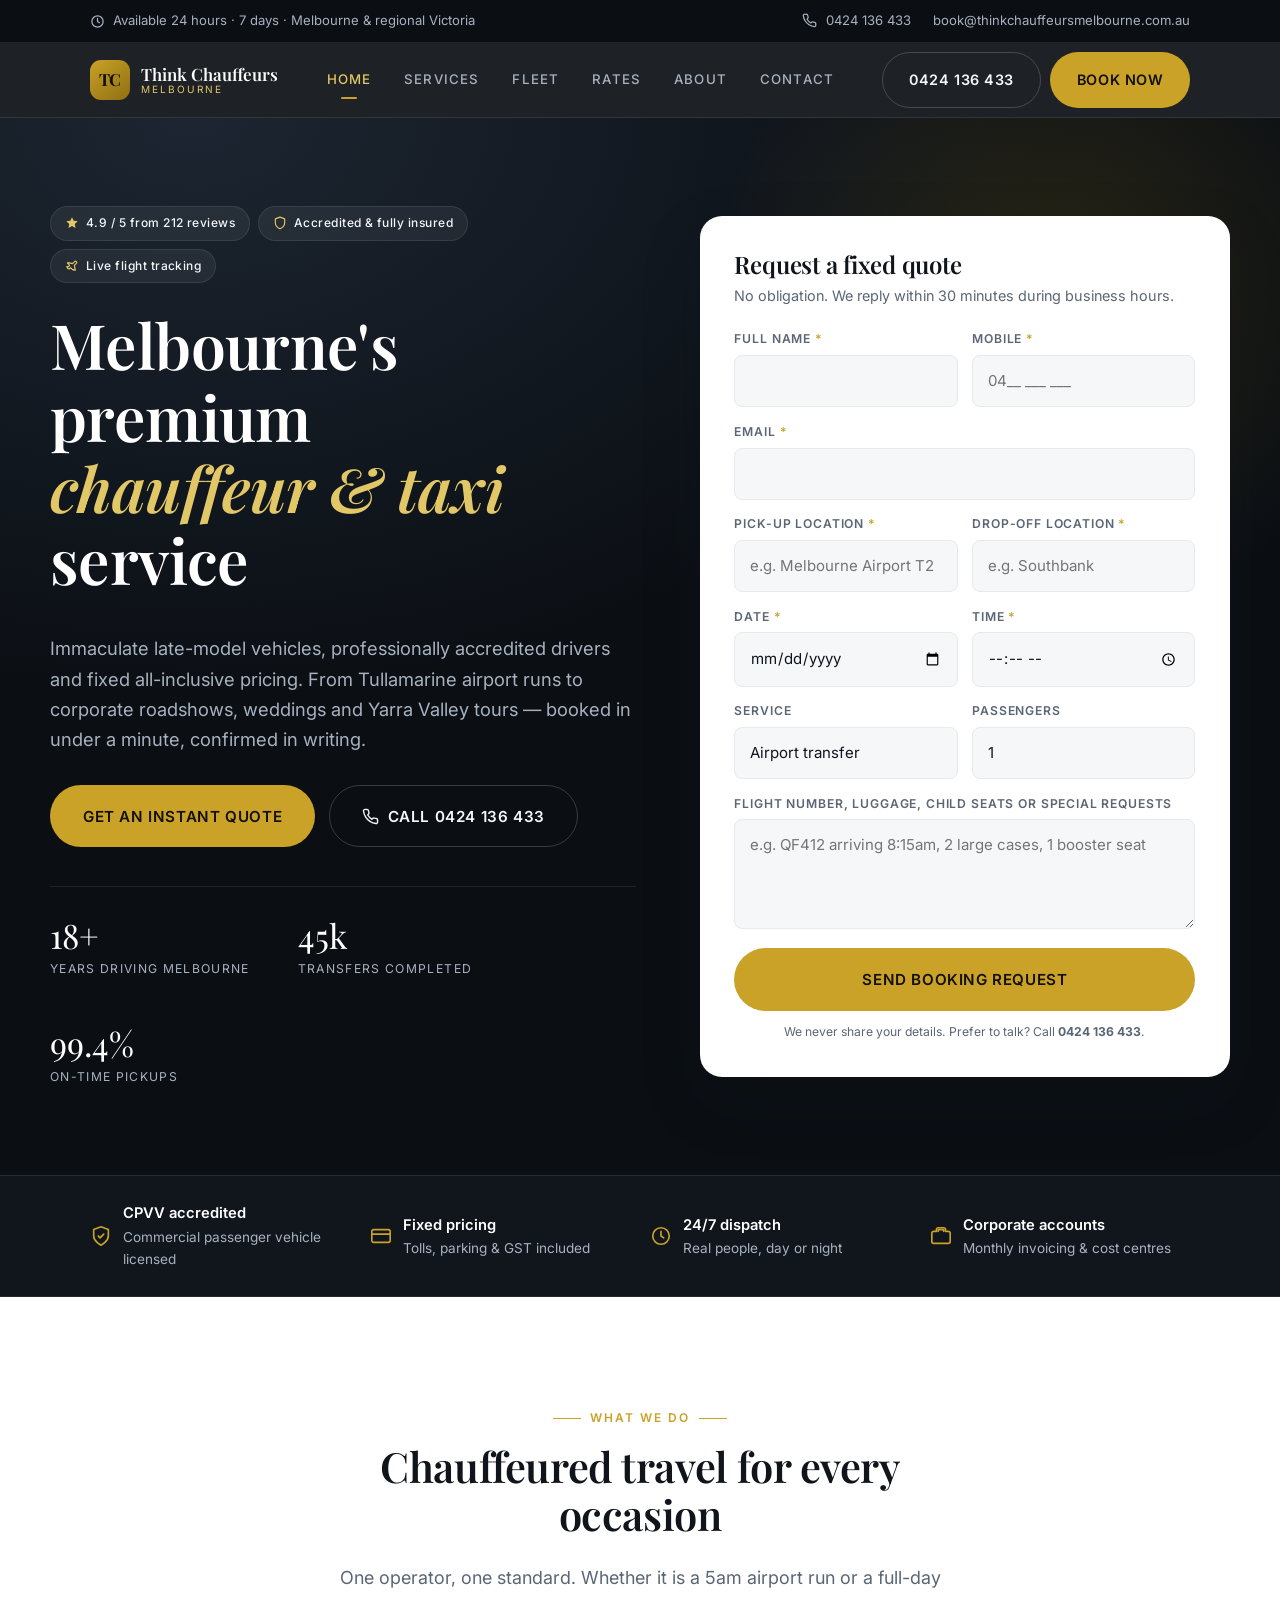
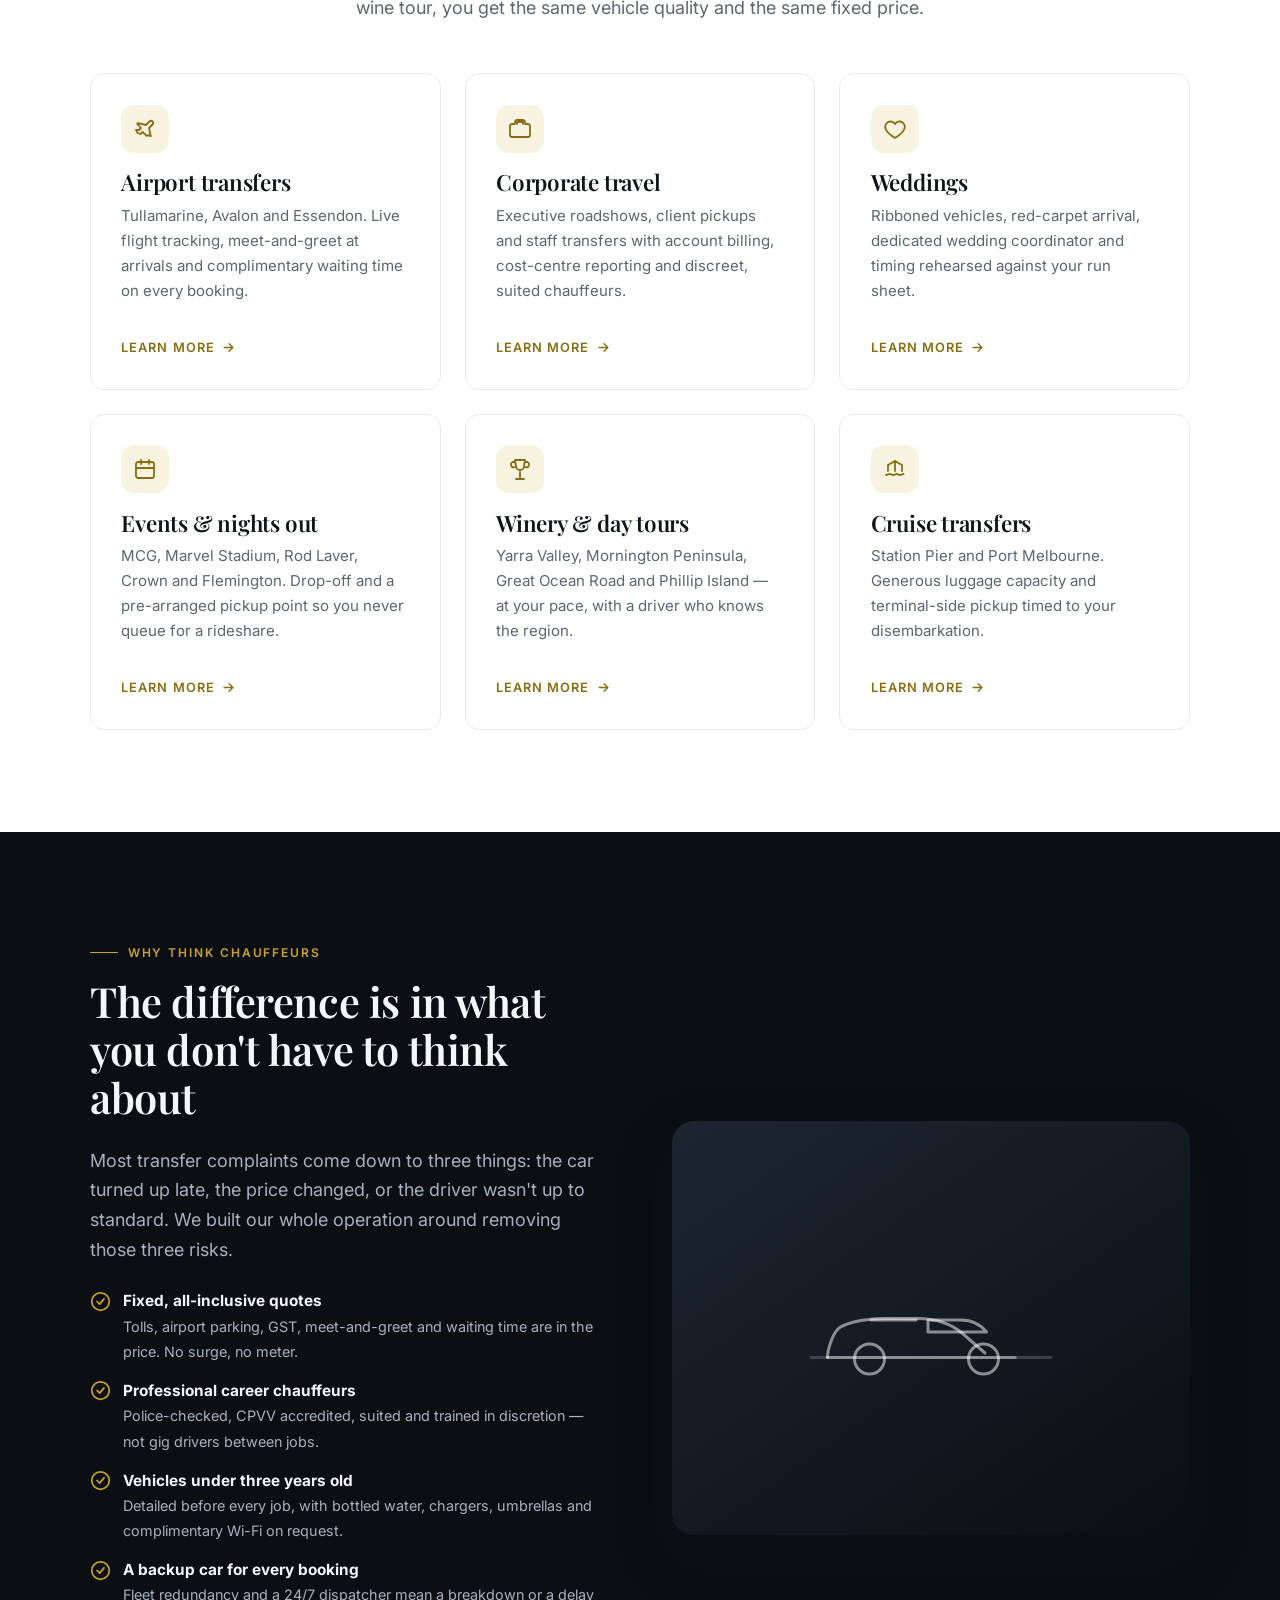
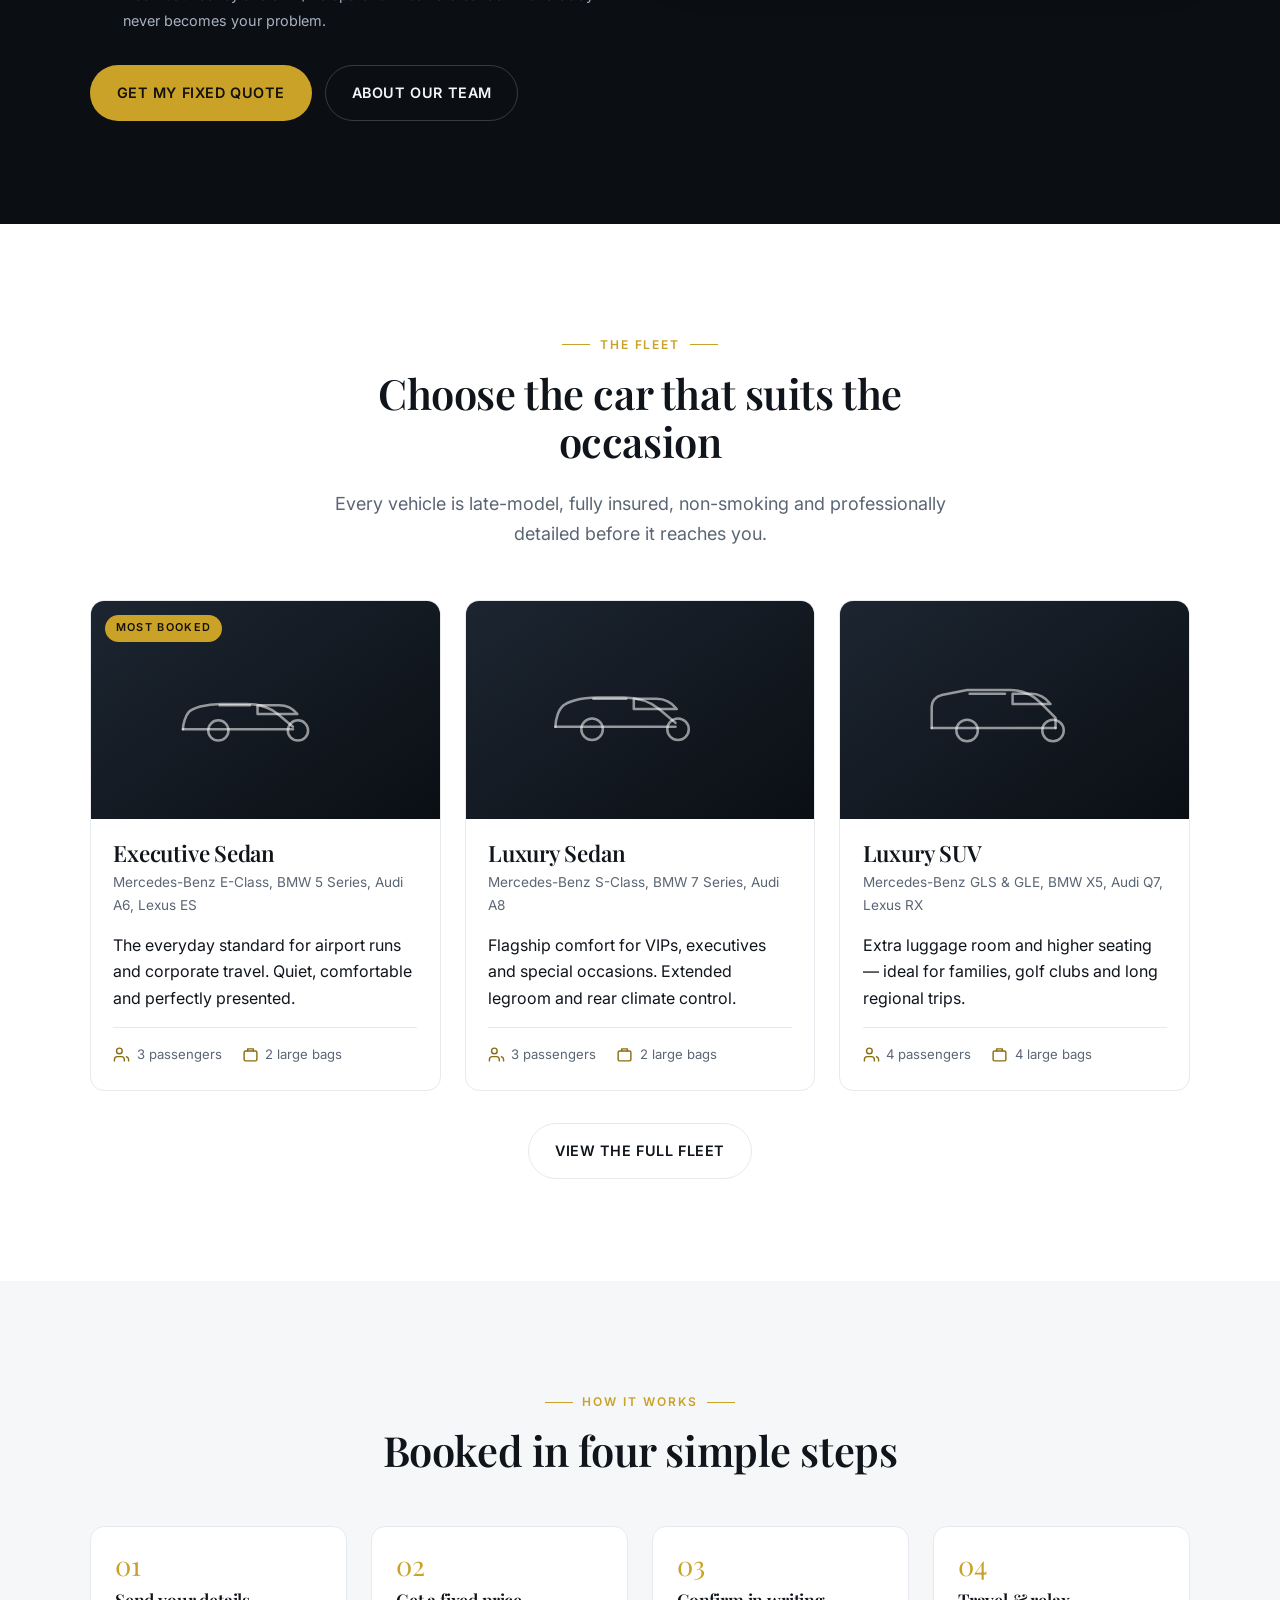
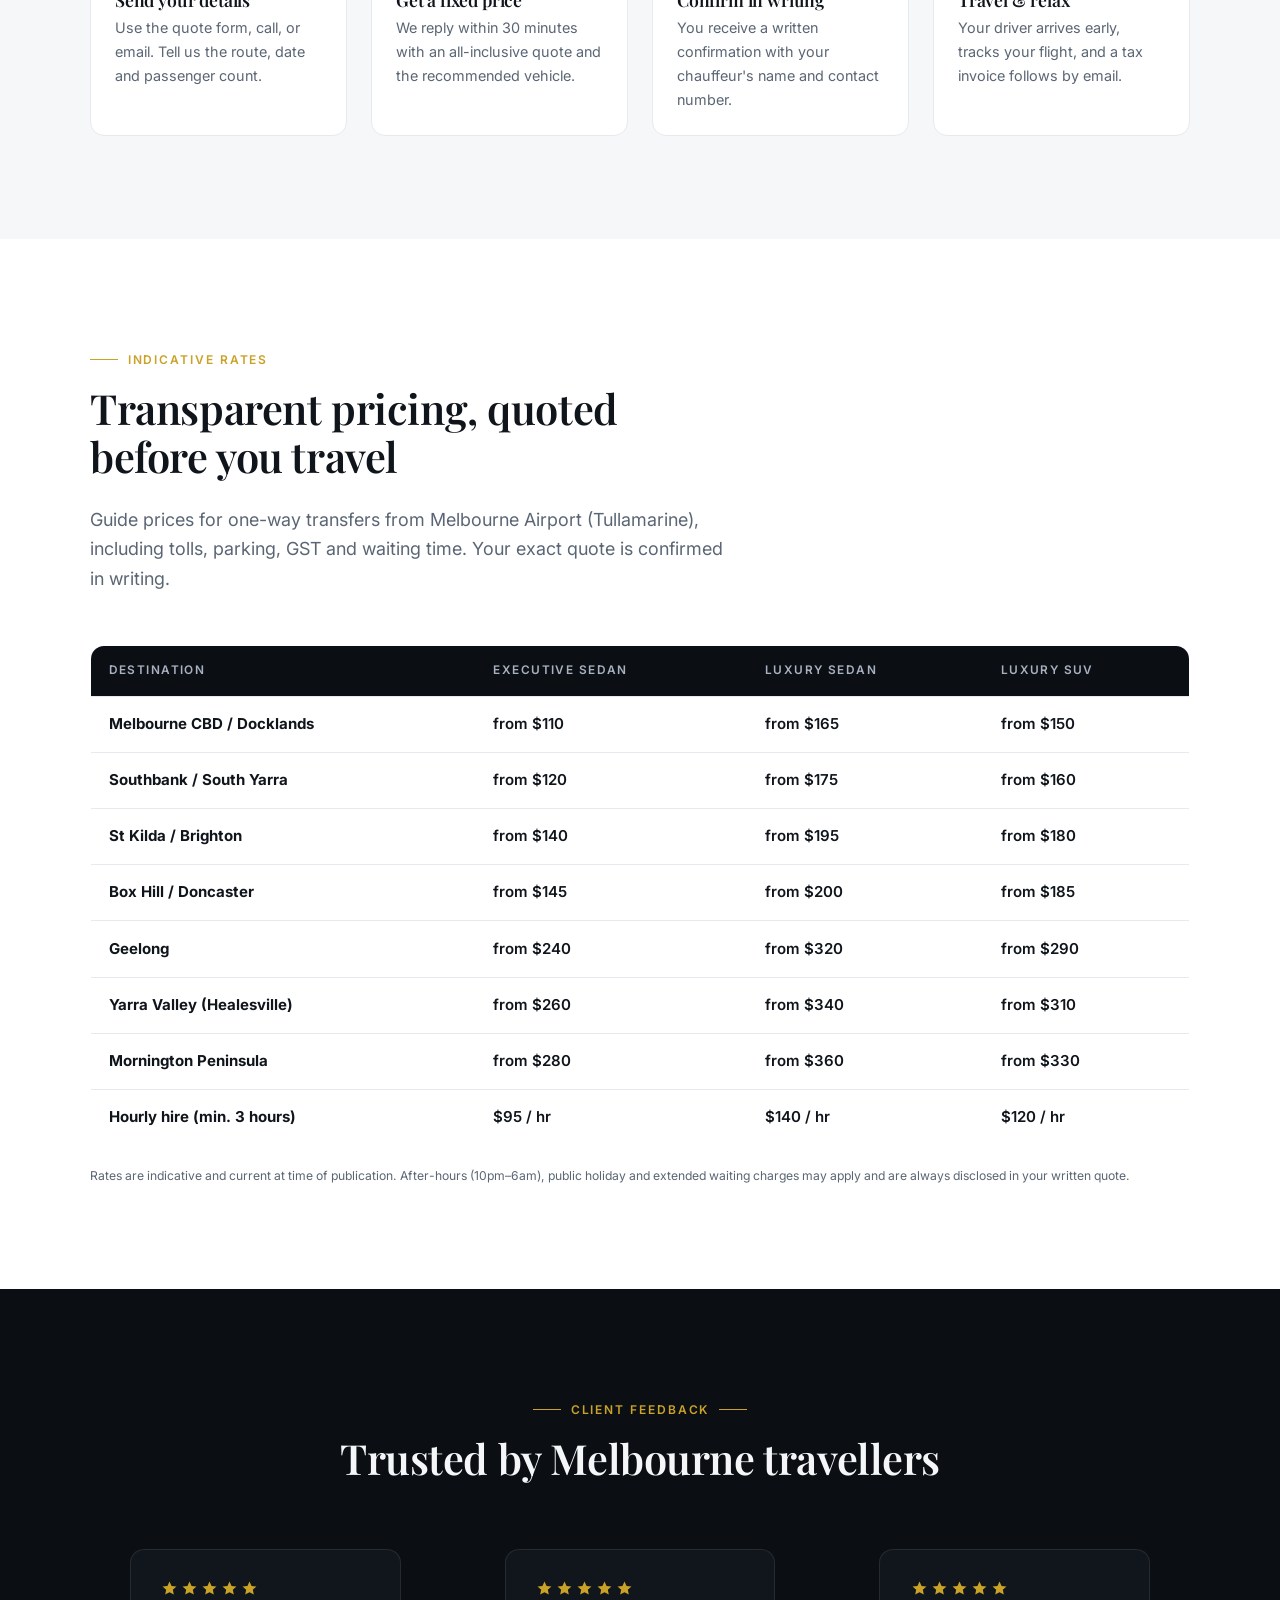
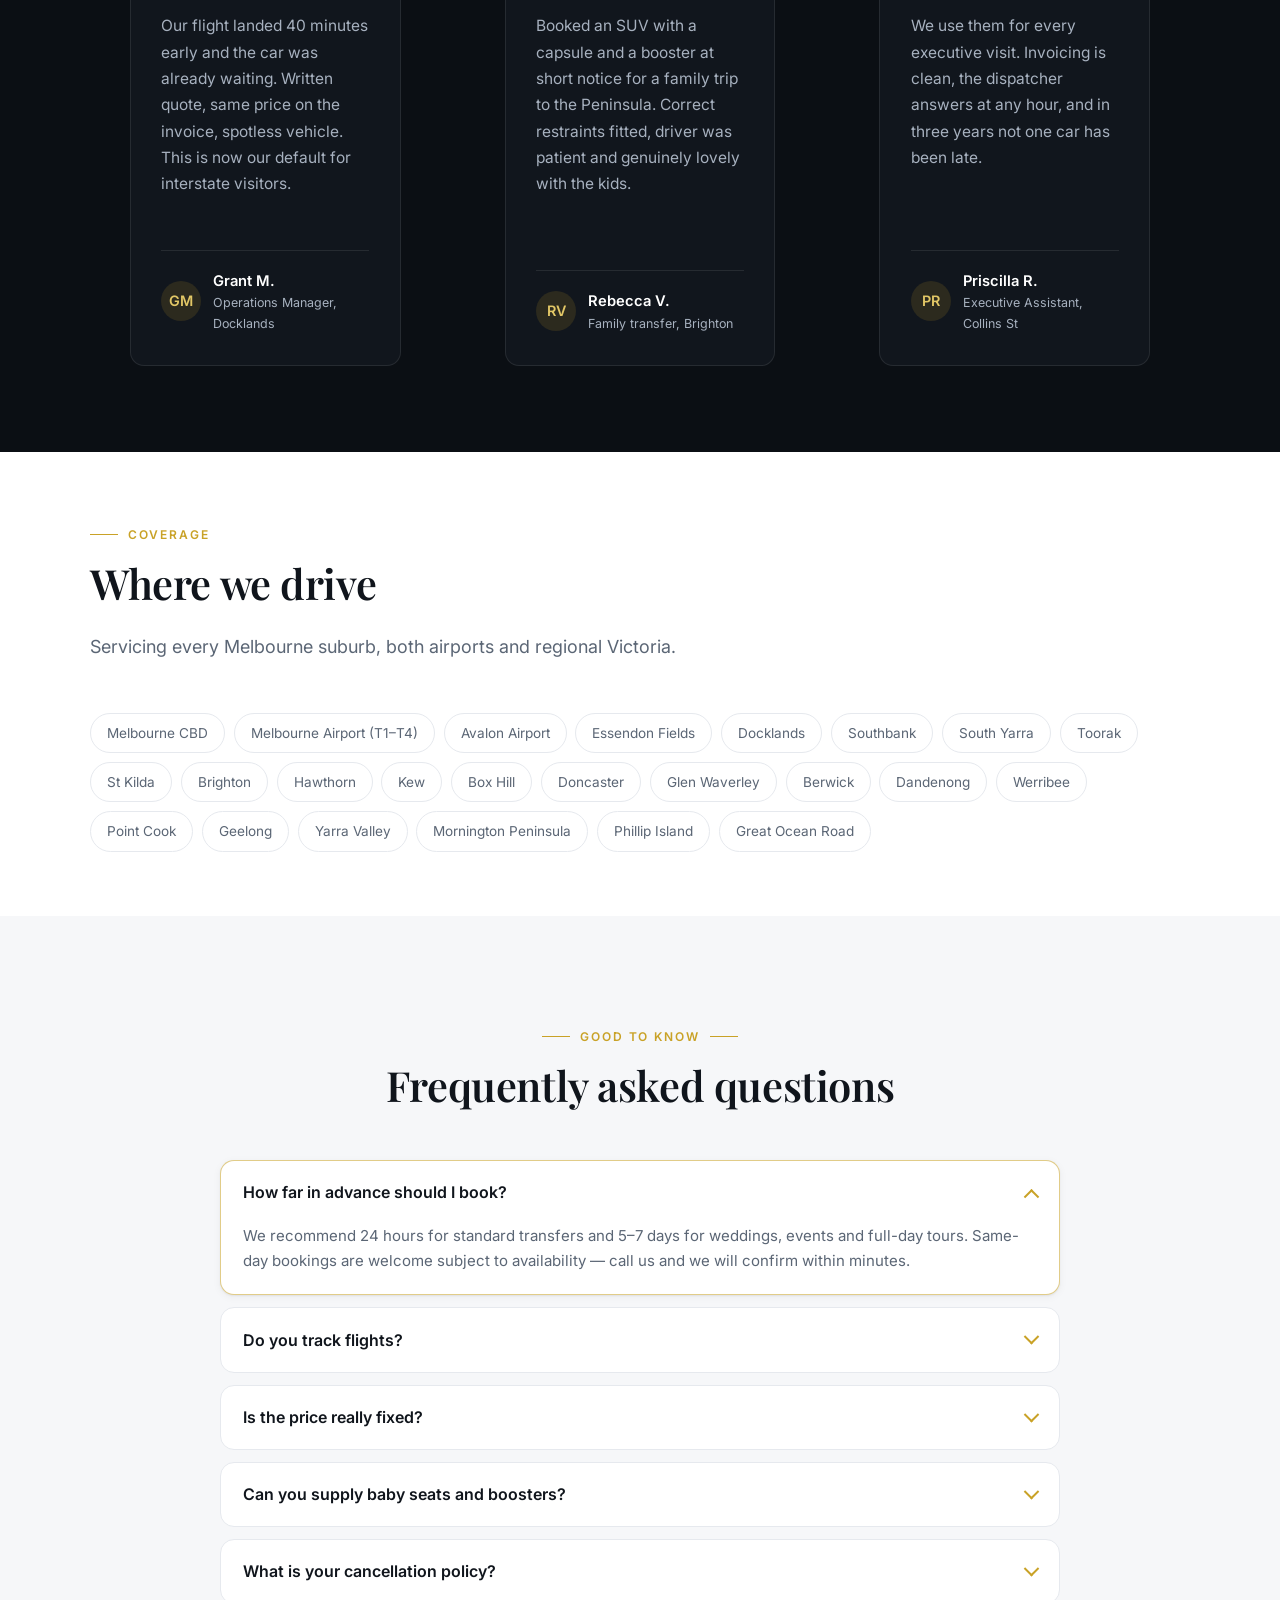
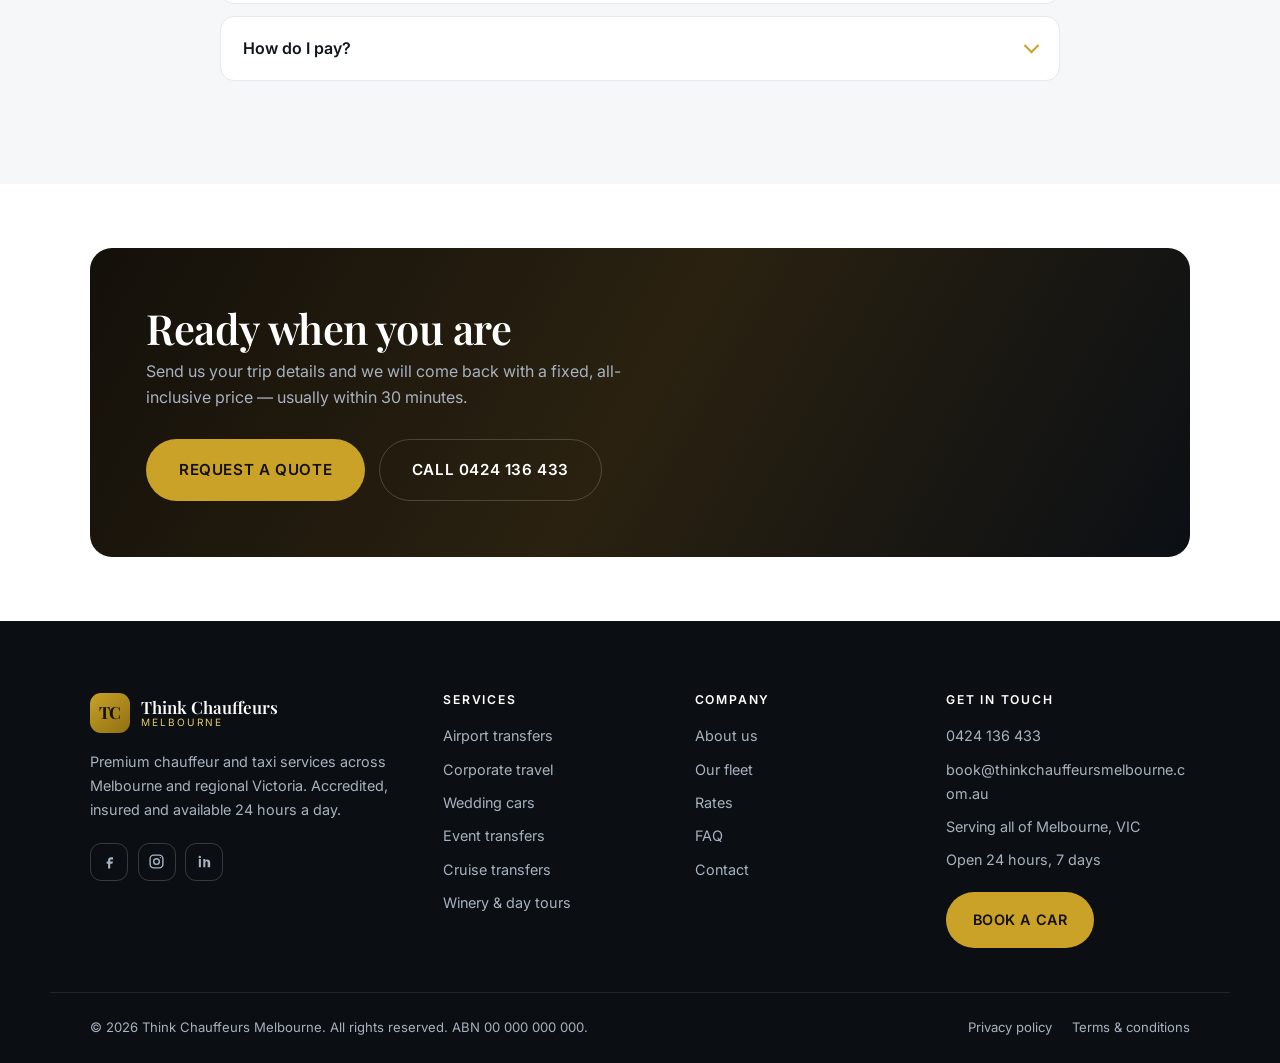
==== index.html @ 96b6692c "Initial Commit" ====
<!DOCTYPE html>
<html lang="en-AU">
<head>
<meta charset="utf-8">
<meta name="viewport" content="width=device-width, initial-scale=1">
<title>Melbourne Chauffeur &amp; Premium Taxi Service | Think Chauffeurs Melbourne</title>
<meta name="description" content="Premium Melbourne chauffeur and taxi service. Fixed-price airport transfers, corporate travel, weddings and winery tours in late-model luxury vehicles. Flight tracking, no hidden fees, 24/7 booking.">
<meta name="theme-color" content="#0b0f14">
<link rel="canonical" href="https://thinkchauffeursmelbourne.com.au/">

<meta property="og:type" content="website">
<meta property="og:site_name" content="Think Chauffeurs Melbourne">
<meta property="og:title" content="Melbourne Chauffeur &amp; Premium Taxi Service">
<meta property="og:description" content="Fixed-price airport transfers, corporate travel and tours across Melbourne in immaculate late-model vehicles. Book in 60 seconds.">
<meta property="og:url" content="https://thinkchauffeursmelbourne.com.au/">
<meta name="twitter:card" content="summary_large_image">

<link rel="icon" href="data:image/svg+xml,<svg xmlns='http://www.w3.org/2000/svg' viewBox='0 0 100 100'><rect width='100' height='100' rx='22' fill='%230b0f14'/><text x='50' y='68' font-size='54' font-family='Georgia,serif' font-weight='700' fill='%23c9a227' text-anchor='middle'>T</text></svg>">

<link rel="preconnect" href="https://fonts.googleapis.com">
<link rel="preconnect" href="https://fonts.gstatic.com" crossorigin>
<link href="https://fonts.googleapis.com/css2?family=Inter:wght@400;500;600&family=Playfair+Display:ital,wght@0,500;0,600;1,500&display=swap" rel="stylesheet">
<link rel="stylesheet" href="assets/css/styles.css">

<script type="application/ld+json">
{
  "@context": "https://schema.org",
  "@type": "TaxiService",
  "name": "Think Chauffeurs Melbourne",
  "description": "Premium chauffeur and taxi service across Melbourne and Victoria — airport transfers, corporate travel, weddings, events and tours.",
  "url": "https://thinkchauffeursmelbourne.com.au/",
  "telephone": "+61424136433",
  "email": "book@thinkchauffeursmelbourne.com.au",
  "priceRange": "$$",
  "areaServed": [
    { "@type": "City", "name": "Melbourne" },
    { "@type": "State", "name": "Victoria" }
  ],
  "address": {
    "@type": "PostalAddress",
    "addressLocality": "Melbourne",
    "addressRegion": "VIC",
    "addressCountry": "AU"
  },
  "openingHoursSpecification": {
    "@type": "OpeningHoursSpecification",
    "dayOfWeek": ["Monday","Tuesday","Wednesday","Thursday","Friday","Saturday","Sunday"],
    "opens": "00:00",
    "closes": "23:59"
  },
  "aggregateRating": {
    "@type": "AggregateRating",
    "ratingValue": "4.9",
    "reviewCount": "212"
  }
}
</script>
<script type="application/ld+json">
{
  "@context": "https://schema.org",
  "@type": "FAQPage",
  "mainEntity": [
    {
      "@type": "Question",
      "name": "How far in advance should I book a Melbourne chauffeur?",
      "acceptedAnswer": { "@type": "Answer", "text": "We recommend 24 hours for standard transfers and 5–7 days for weddings, events and full-day tours. We also accept same-day bookings subject to fleet availability — call us and we will confirm within minutes." }
    },
    {
      "@type": "Question",
      "name": "Do you track flights for airport transfers?",
      "acceptedAnswer": { "@type": "Answer", "text": "Yes. Every airport booking is monitored against live flight data, so your chauffeur adjusts automatically for early or delayed arrivals. Domestic arrivals include 30 minutes of complimentary waiting time and international arrivals include 60 minutes." }
    },
    {
      "@type": "Question",
      "name": "Are your prices fixed?",
      "acceptedAnswer": { "@type": "Answer", "text": "Yes. You receive an all-inclusive fixed quote before you travel that covers tolls, parking, GST, meet-and-greet and standard waiting time. There is no surge pricing and no metered surprises." }
    },
    {
      "@type": "Question",
      "name": "Can you provide baby seats and child restraints?",
      "acceptedAnswer": { "@type": "Answer", "text": "Yes. Australian-standard capsules, baby seats and boosters are available at no extra charge — just tell us the ages of your children when you book so we fit the correct restraint." }
    },
    {
      "@type": "Question",
      "name": "What areas of Melbourne do you cover?",
      "acceptedAnswer": { "@type": "Answer", "text": "We cover the Melbourne CBD, all suburbs, Tullamarine and Avalon airports, Port Melbourne cruise terminal, and regional Victoria including the Yarra Valley, Mornington Peninsula, Geelong, Phillip Island and the Great Ocean Road." }
    },
    {
      "@type": "Question",
      "name": "How do I pay?",
      "acceptedAnswer": { "@type": "Answer", "text": "We accept all major credit cards, bank transfer and corporate accounts with monthly invoicing. A tax invoice is issued for every trip." }
    }
  ]
}
</script>
</head>
<body>
<a class="skip-link" href="#main">Skip to content</a>

<!-- ============ Top bar ============ -->
<div class="topbar">
  <div class="wrap topbar__inner">
    <span class="topbar__note">
      <svg viewBox="0 0 24 24" fill="none" stroke="currentColor" stroke-width="2" stroke-linecap="round" stroke-linejoin="round" aria-hidden="true"><circle cx="12" cy="12" r="9"/><path d="M12 7v5l3 2"/></svg>
      Available 24 hours &middot; 7 days &middot; Melbourne &amp; regional Victoria
    </span>
    <div class="topbar__links">
      <a href="tel:+61424136433">
        <svg viewBox="0 0 24 24" fill="none" stroke="currentColor" stroke-width="2" stroke-linecap="round" stroke-linejoin="round" aria-hidden="true" style="display:inline;vertical-align:-3px;margin-right:5px"><path d="M22 16.9v3a2 2 0 0 1-2.2 2 19.8 19.8 0 0 1-8.6-3.1 19.5 19.5 0 0 1-6-6A19.8 19.8 0 0 1 2.1 4.2 2 2 0 0 1 4.1 2h3a2 2 0 0 1 2 1.7c.1 1 .4 1.9.7 2.8a2 2 0 0 1-.5 2.1L8.1 9.9a16 16 0 0 0 6 6l1.3-1.3a2 2 0 0 1 2.1-.4c.9.3 1.8.6 2.8.7a2 2 0 0 1 1.7 2Z"/></svg>
        0424 136 433
      </a>
      <a href="mailto:book@thinkchauffeursmelbourne.com.au">book@thinkchauffeursmelbourne.com.au</a>
    </div>
  </div>
</div>

<!-- ============ Header ============ -->
<header class="site-header">
  <div class="wrap nav">
    <a class="brand" href="index.html" aria-label="Think Chauffeurs Melbourne — home">
      <span class="brand__mark" aria-hidden="true">TC</span>
      <span class="brand__text">
        <span class="brand__name">Think Chauffeurs</span>
        <span class="brand__tag">Melbourne</span>
      </span>
    </a>

    <nav id="nav-menu" class="nav__menu" aria-label="Primary">
      <a class="nav__link" href="index.html">Home</a>
      <a class="nav__link" href="services.html">Services</a>
      <a class="nav__link" href="fleet.html">Fleet</a>
      <a class="nav__link" href="index.html#rates">Rates</a>
      <a class="nav__link" href="about.html">About</a>
      <a class="nav__link" href="contact.html">Contact</a>
    </nav>

    <div class="nav__cta">
      <a class="btn btn--ghost" href="tel:+61424136433">0424 136 433</a>
      <a class="btn" href="#book">Book now</a>
      <button class="nav__toggle" type="button" aria-expanded="false" aria-controls="nav-menu" aria-label="Toggle navigation">
        <span></span>
      </button>
    </div>
  </div>
</header>

<main id="main">

<!-- ============ Hero + booking form ============ -->
<section class="hero" id="book">
  <div class="wrap hero__inner">
    <div>
      <div class="badge-row">
        <span class="badge">
          <svg viewBox="0 0 24 24" fill="currentColor" aria-hidden="true"><path d="m12 2 2.9 6.3 6.9.8-5.1 4.7 1.4 6.8L12 17.3 5.9 20.6l1.4-6.8L2.2 9.1l6.9-.8Z"/></svg>
          4.9 / 5 from 212 reviews
        </span>
        <span class="badge">
          <svg viewBox="0 0 24 24" fill="none" stroke="currentColor" stroke-width="2" stroke-linecap="round" stroke-linejoin="round" aria-hidden="true"><path d="M12 22s8-4 8-10V5l-8-3-8 3v7c0 6 8 10 8 10Z"/></svg>
          Accredited &amp; fully insured
        </span>
        <span class="badge">
          <svg viewBox="0 0 24 24" fill="none" stroke="currentColor" stroke-width="2" stroke-linecap="round" stroke-linejoin="round" aria-hidden="true"><path d="M17.8 19.2 16 11l3.5-3.5a2.1 2.1 0 0 0-3-3L13 8 4.8 6.2a.5.5 0 0 0-.5.8L8 11l-2 2H3l1.5 3L7.5 17l2-2 4 3.7a.5.5 0 0 0 .8-.5Z"/></svg>
          Live flight tracking
        </span>
      </div>

      <h1 class="hero__title">Melbourne's premium<br><em>chauffeur &amp; taxi</em> service</h1>
      <p class="hero__text">
        Immaculate late-model vehicles, professionally accredited drivers and fixed all-inclusive
        pricing. From Tullamarine airport runs to corporate roadshows, weddings and Yarra Valley
        tours — booked in under a minute, confirmed in writing.
      </p>

      <div class="btn-row">
        <a class="btn btn--lg" href="#quote-form">Get an instant quote</a>
        <a class="btn btn--ghost btn--lg" href="tel:+61424136433">
          <svg viewBox="0 0 24 24" fill="none" stroke="currentColor" stroke-width="2" stroke-linecap="round" stroke-linejoin="round" width="17" height="17" aria-hidden="true"><path d="M22 16.9v3a2 2 0 0 1-2.2 2 19.8 19.8 0 0 1-8.6-3.1 19.5 19.5 0 0 1-6-6A19.8 19.8 0 0 1 2.1 4.2 2 2 0 0 1 4.1 2h3a2 2 0 0 1 2 1.7c.1 1 .4 1.9.7 2.8a2 2 0 0 1-.5 2.1L8.1 9.9a16 16 0 0 0 6 6l1.3-1.3a2 2 0 0 1 2.1-.4c.9.3 1.8.6 2.8.7a2 2 0 0 1 1.7 2Z"/></svg>
          Call 0424 136 433
        </a>
      </div>

      <div class="hero__stats">
        <div class="stat"><div class="stat__num">18+</div><div class="stat__label">Years driving Melbourne</div></div>
        <div class="stat"><div class="stat__num">45k</div><div class="stat__label">Transfers completed</div></div>
        <div class="stat"><div class="stat__num">99.4%</div><div class="stat__label">On-time pickups</div></div>
      </div>
    </div>

    <!-- Formspree booking / quote form -->
    <div class="quote-card reveal" id="quote-form">
      <div class="quote-card__head">
        <h2>Request a fixed quote</h2>
        <p>No obligation. We reply within 30 minutes during business hours.</p>
      </div>

      <!-- Destination inbox (book@thinkchauffeursmelbourne.com.au) is set in the Formspree dashboard, not here. -->
      <form action="https://formspree.io/f/xzeprqnp" method="POST" data-formspree novalidate>
        <input type="hidden" name="_subject" value="New booking request — Think Chauffeurs Melbourne">
        <input type="hidden" name="Source page" value="Homepage hero form">
        <input class="hp" type="text" name="_gotcha" tabindex="-1" autocomplete="off" aria-hidden="true">

        <div class="form-grid">
          <div class="field">
            <label for="q-name">Full name <span class="req">*</span></label>
            <input id="q-name" name="Name" type="text" autocomplete="name" required>
          </div>
          <div class="field">
            <label for="q-phone">Mobile <span class="req">*</span></label>
            <input id="q-phone" name="Phone" type="tel" inputmode="tel" autocomplete="tel" placeholder="04__ ___ ___" required>
          </div>
          <div class="field field--full">
            <label for="q-email">Email <span class="req">*</span></label>
            <input id="q-email" name="Email" type="email" autocomplete="email" required>
          </div>
          <div class="field">
            <label for="q-from">Pick-up location <span class="req">*</span></label>
            <input id="q-from" name="Pick-up" type="text" placeholder="e.g. Melbourne Airport T2" required>
          </div>
          <div class="field">
            <label for="q-to">Drop-off location <span class="req">*</span></label>
            <input id="q-to" name="Drop-off" type="text" placeholder="e.g. Southbank" required>
          </div>
          <div class="field">
            <label for="q-date">Date <span class="req">*</span></label>
            <input id="q-date" name="Date" type="date" required>
          </div>
          <div class="field">
            <label for="q-time">Time <span class="req">*</span></label>
            <input id="q-time" name="Time" type="time" required>
          </div>
          <div class="field">
            <label for="q-service">Service</label>
            <select id="q-service" name="Service">
              <option>Airport transfer</option>
              <option>Corporate travel</option>
              <option>Point to point</option>
              <option>Wedding</option>
              <option>Event / concert</option>
              <option>Cruise terminal</option>
              <option>Winery or day tour</option>
              <option>Hourly hire</option>
            </select>
          </div>
          <div class="field">
            <label for="q-pax">Passengers</label>
            <select id="q-pax" name="Passengers">
              <option>1</option><option>2</option><option>3</option><option>4</option>
              <option>5</option><option>6</option><option>7+</option>
            </select>
          </div>
          <div class="field field--full">
            <label for="q-notes">Flight number, luggage, child seats or special requests</label>
            <textarea id="q-notes" name="Notes" rows="3" placeholder="e.g. QF412 arriving 8:15am, 2 large cases, 1 booster seat"></textarea>
          </div>
        </div>

        <div class="form-foot">
          <button class="btn btn--block btn--lg" type="submit">Send booking request</button>
          <p class="form-note">We never share your details. Prefer to talk? Call <a href="tel:+61424136433"><strong>0424&nbsp;136&nbsp;433</strong></a>.</p>
        </div>

        <div class="form-status" role="status" aria-live="polite"></div>
      </form>
    </div>
  </div>
</section>

<!-- ============ Trust strip ============ -->
<section class="trust">
  <div class="wrap trust__inner">
    <div class="trust__item">
      <svg viewBox="0 0 24 24" fill="none" stroke="currentColor" stroke-width="1.8" stroke-linecap="round" stroke-linejoin="round" aria-hidden="true"><path d="M12 22s8-4 8-10V5l-8-3-8 3v7c0 6 8 10 8 10Z"/><path d="m9 12 2 2 4-4"/></svg>
      <div><strong>CPVV accredited</strong>Commercial passenger vehicle licensed</div>
    </div>
    <div class="trust__item">
      <svg viewBox="0 0 24 24" fill="none" stroke="currentColor" stroke-width="1.8" stroke-linecap="round" stroke-linejoin="round" aria-hidden="true"><rect x="2" y="5" width="20" height="14" rx="2"/><path d="M2 10h20"/></svg>
      <div><strong>Fixed pricing</strong>Tolls, parking &amp; GST included</div>
    </div>
    <div class="trust__item">
      <svg viewBox="0 0 24 24" fill="none" stroke="currentColor" stroke-width="1.8" stroke-linecap="round" stroke-linejoin="round" aria-hidden="true"><circle cx="12" cy="12" r="9"/><path d="M12 7v5l3 2"/></svg>
      <div><strong>24/7 dispatch</strong>Real people, day or night</div>
    </div>
    <div class="trust__item">
      <svg viewBox="0 0 24 24" fill="none" stroke="currentColor" stroke-width="1.8" stroke-linecap="round" stroke-linejoin="round" aria-hidden="true"><path d="M20 7h-3V5a2 2 0 0 0-2-2H9a2 2 0 0 0-2 2v2H4a2 2 0 0 0-2 2v9a2 2 0 0 0 2 2h16a2 2 0 0 0 2-2V9a2 2 0 0 0-2-2Z"/><path d="M9 7V5h6v2"/></svg>
      <div><strong>Corporate accounts</strong>Monthly invoicing &amp; cost centres</div>
    </div>
  </div>
</section>

<!-- ============ Services ============ -->
<section class="section" id="services">
  <div class="wrap">
    <div class="section-head section-head--center">
      <span class="eyebrow">What we do</span>
      <h2>Chauffeured travel for every occasion</h2>
      <p class="lede">One operator, one standard. Whether it is a 5am airport run or a full-day
        wine tour, you get the same vehicle quality and the same fixed price.</p>
    </div>

    <div class="grid grid--3">
      <a class="card reveal" href="services.html#airport">
        <span class="card__icon"><svg viewBox="0 0 24 24" fill="none" stroke="currentColor" stroke-width="1.8" stroke-linecap="round" stroke-linejoin="round" aria-hidden="true"><path d="M17.8 19.2 16 11l3.5-3.5a2.1 2.1 0 0 0-3-3L13 8 4.8 6.2a.5.5 0 0 0-.5.8L8 11l-2 2H3l1.5 3L7.5 17l2-2 4 3.7a.5.5 0 0 0 .8-.5Z"/></svg></span>
        <h3>Airport transfers</h3>
        <p>Tullamarine, Avalon and Essendon. Live flight tracking, meet-and-greet at arrivals and
          complimentary waiting time on every booking.</p>
        <span class="card__link">Learn more <svg viewBox="0 0 24 24" fill="none" stroke="currentColor" stroke-width="2.2" stroke-linecap="round" stroke-linejoin="round" aria-hidden="true"><path d="M5 12h14M13 6l6 6-6 6"/></svg></span>
      </a>

      <a class="card reveal" href="services.html#corporate">
        <span class="card__icon"><svg viewBox="0 0 24 24" fill="none" stroke="currentColor" stroke-width="1.8" stroke-linecap="round" stroke-linejoin="round" aria-hidden="true"><path d="M20 7h-3V5a2 2 0 0 0-2-2H9a2 2 0 0 0-2 2v2H4a2 2 0 0 0-2 2v9a2 2 0 0 0 2 2h16a2 2 0 0 0 2-2V9a2 2 0 0 0-2-2Z"/><path d="M9 7V5h6v2"/></svg></span>
        <h3>Corporate travel</h3>
        <p>Executive roadshows, client pickups and staff transfers with account billing, cost-centre
          reporting and discreet, suited chauffeurs.</p>
        <span class="card__link">Learn more <svg viewBox="0 0 24 24" fill="none" stroke="currentColor" stroke-width="2.2" stroke-linecap="round" stroke-linejoin="round" aria-hidden="true"><path d="M5 12h14M13 6l6 6-6 6"/></svg></span>
      </a>

      <a class="card reveal" href="services.html#wedding">
        <span class="card__icon"><svg viewBox="0 0 24 24" fill="none" stroke="currentColor" stroke-width="1.8" stroke-linecap="round" stroke-linejoin="round" aria-hidden="true"><path d="M12 21s-7-4.4-9-8.4A5 5 0 0 1 12 7a5 5 0 0 1 9 5.6c-2 4-9 8.4-9 8.4Z"/></svg></span>
        <h3>Weddings</h3>
        <p>Ribboned vehicles, red-carpet arrival, dedicated wedding coordinator and timing rehearsed
          against your run sheet.</p>
        <span class="card__link">Learn more <svg viewBox="0 0 24 24" fill="none" stroke="currentColor" stroke-width="2.2" stroke-linecap="round" stroke-linejoin="round" aria-hidden="true"><path d="M5 12h14M13 6l6 6-6 6"/></svg></span>
      </a>

      <a class="card reveal" href="services.html#events">
        <span class="card__icon"><svg viewBox="0 0 24 24" fill="none" stroke="currentColor" stroke-width="1.8" stroke-linecap="round" stroke-linejoin="round" aria-hidden="true"><rect x="3" y="5" width="18" height="16" rx="2"/><path d="M8 3v4M16 3v4M3 11h18"/></svg></span>
        <h3>Events &amp; nights out</h3>
        <p>MCG, Marvel Stadium, Rod Laver, Crown and Flemington. Drop-off and a pre-arranged pickup
          point so you never queue for a rideshare.</p>
        <span class="card__link">Learn more <svg viewBox="0 0 24 24" fill="none" stroke="currentColor" stroke-width="2.2" stroke-linecap="round" stroke-linejoin="round" aria-hidden="true"><path d="M5 12h14M13 6l6 6-6 6"/></svg></span>
      </a>

      <a class="card reveal" href="services.html#tours">
        <span class="card__icon"><svg viewBox="0 0 24 24" fill="none" stroke="currentColor" stroke-width="1.8" stroke-linecap="round" stroke-linejoin="round" aria-hidden="true"><path d="M8 22h8M12 15v7"/><path d="M17 3H7l1 6a4 4 0 0 0 8 0Z"/><path d="M7 5H4.5a2.5 2.5 0 0 0 2.5 5"/><path d="M17 5h2.5a2.5 2.5 0 0 1-2.5 5"/></svg></span>
        <h3>Winery &amp; day tours</h3>
        <p>Yarra Valley, Mornington Peninsula, Great Ocean Road and Phillip Island — at your pace,
          with a driver who knows the region.</p>
        <span class="card__link">Learn more <svg viewBox="0 0 24 24" fill="none" stroke="currentColor" stroke-width="2.2" stroke-linecap="round" stroke-linejoin="round" aria-hidden="true"><path d="M5 12h14M13 6l6 6-6 6"/></svg></span>
      </a>

      <a class="card reveal" href="services.html#cruise">
        <span class="card__icon"><svg viewBox="0 0 24 24" fill="none" stroke="currentColor" stroke-width="1.8" stroke-linecap="round" stroke-linejoin="round" aria-hidden="true"><path d="M3 18c1.5 0 2-1 3.5-1s2 1 3.5 1 2-1 3.5-1 2 1 3.5 1 2-1 3.5-1"/><path d="M5 14V8l7-4 7 4v6"/><path d="M12 4v10"/></svg></span>
        <h3>Cruise transfers</h3>
        <p>Station Pier and Port Melbourne. Generous luggage capacity and terminal-side pickup timed
          to your disembarkation.</p>
        <span class="card__link">Learn more <svg viewBox="0 0 24 24" fill="none" stroke="currentColor" stroke-width="2.2" stroke-linecap="round" stroke-linejoin="round" aria-hidden="true"><path d="M5 12h14M13 6l6 6-6 6"/></svg></span>
      </a>
    </div>
  </div>
</section>

<!-- ============ Why us ============ -->
<section class="section section--dark">
  <div class="wrap split">
    <div>
      <span class="eyebrow">Why Think Chauffeurs</span>
      <h2>The difference is in what you don't have to think about</h2>
      <p class="lede">Most transfer complaints come down to three things: the car turned up late, the
        price changed, or the driver wasn't up to standard. We built our whole operation around
        removing those three risks.</p>

      <ul class="check-list">
        <li>
          <svg viewBox="0 0 24 24" fill="none" stroke="currentColor" stroke-width="2" stroke-linecap="round" stroke-linejoin="round" aria-hidden="true"><circle cx="12" cy="12" r="10"/><path d="m8 12 3 3 5-6"/></svg>
          <div><strong>Fixed, all-inclusive quotes</strong><span>Tolls, airport parking, GST, meet-and-greet and waiting time are in the price. No surge, no meter.</span></div>
        </li>
        <li>
          <svg viewBox="0 0 24 24" fill="none" stroke="currentColor" stroke-width="2" stroke-linecap="round" stroke-linejoin="round" aria-hidden="true"><circle cx="12" cy="12" r="10"/><path d="m8 12 3 3 5-6"/></svg>
          <div><strong>Professional career chauffeurs</strong><span>Police-checked, CPVV accredited, suited and trained in discretion — not gig drivers between jobs.</span></div>
        </li>
        <li>
          <svg viewBox="0 0 24 24" fill="none" stroke="currentColor" stroke-width="2" stroke-linecap="round" stroke-linejoin="round" aria-hidden="true"><circle cx="12" cy="12" r="10"/><path d="m8 12 3 3 5-6"/></svg>
          <div><strong>Vehicles under three years old</strong><span>Detailed before every job, with bottled water, chargers, umbrellas and complimentary Wi-Fi on request.</span></div>
        </li>
        <li>
          <svg viewBox="0 0 24 24" fill="none" stroke="currentColor" stroke-width="2" stroke-linecap="round" stroke-linejoin="round" aria-hidden="true"><circle cx="12" cy="12" r="10"/><path d="m8 12 3 3 5-6"/></svg>
          <div><strong>A backup car for every booking</strong><span>Fleet redundancy and a 24/7 dispatcher mean a breakdown or a delay never becomes your problem.</span></div>
        </li>
      </ul>

      <div class="btn-row mt-3">
        <a class="btn" href="#quote-form">Get my fixed quote</a>
        <a class="btn btn--ghost" href="about.html">About our team</a>
      </div>
    </div>

    <div class="frame reveal">
      <!-- Replace with a real photo: <img src="assets/img/chauffeur.jpg" alt="Chauffeur opening the door of a black executive sedan"> -->
      <svg viewBox="0 0 400 220" fill="none" stroke="currentColor" stroke-width="4" stroke-linecap="round" stroke-linejoin="round" aria-hidden="true">
        <path d="M40 150h320" opacity=".35"/>
        <path d="M62 150c0-10 6-30 14-38 6-6 30-14 62-14h44c26 0 46 8 60 20l30 26"/>
        <path d="M62 150h250" opacity=".8"/>
        <circle cx="118" cy="152" r="20"/>
        <circle cx="270" cy="152" r="20"/>
        <path d="M120 100h60M196 100h44c14 0 26 6 34 16h-78Z"/>
      </svg>
    </div>
  </div>
</section>

<!-- ============ Fleet preview ============ -->
<section class="section" id="fleet">
  <div class="wrap">
    <div class="section-head section-head--center">
      <span class="eyebrow">The fleet</span>
      <h2>Choose the car that suits the occasion</h2>
      <p class="lede">Every vehicle is late-model, fully insured, non-smoking and professionally
        detailed before it reaches you.</p>
    </div>

    <div class="grid grid--3">
      <article class="fleet-card reveal">
        <div class="fleet-card__media">
          <span class="fleet-card__tag">Most booked</span>
          <svg viewBox="0 0 320 140" fill="none" stroke="currentColor" stroke-width="4" stroke-linecap="round" stroke-linejoin="round" aria-hidden="true"><path d="M30 100c0-8 4-22 10-28 6-5 24-12 50-12h40c22 0 38 6 50 16l24 20"/><path d="M30 100h174" /><circle cx="86" cy="102" r="16"/><circle cx="212" cy="102" r="16"/><path d="M88 62h48M148 62h34c12 0 22 5 29 14h-63Z"/></svg>
        </div>
        <div class="fleet-card__body">
          <h3>Executive Sedan</h3>
          <p class="fleet-card__models">Mercedes-Benz E-Class, BMW 5 Series, Audi A6, Lexus ES</p>
          <p>The everyday standard for airport runs and corporate travel. Quiet, comfortable and
            perfectly presented.</p>
          <div class="spec-row">
            <span class="spec"><svg viewBox="0 0 24 24" fill="none" stroke="currentColor" stroke-width="2" stroke-linecap="round" stroke-linejoin="round" aria-hidden="true"><path d="M16 21v-2a4 4 0 0 0-4-4H6a4 4 0 0 0-4 4v2"/><circle cx="9" cy="7" r="4"/><path d="M22 21v-2a4 4 0 0 0-3-3.9"/></svg>3 passengers</span>
            <span class="spec"><svg viewBox="0 0 24 24" fill="none" stroke="currentColor" stroke-width="2" stroke-linecap="round" stroke-linejoin="round" aria-hidden="true"><rect x="3" y="7" width="18" height="14" rx="2"/><path d="M8 7V4h8v3"/></svg>2 large bags</span>
          </div>
        </div>
      </article>

      <article class="fleet-card reveal">
        <div class="fleet-card__media">
          <svg viewBox="0 0 320 140" fill="none" stroke="currentColor" stroke-width="4" stroke-linecap="round" stroke-linejoin="round" aria-hidden="true"><path d="M26 96c0-10 4-26 12-33 7-6 26-13 54-13h42c24 0 42 7 56 18l26 22"/><path d="M26 96h190"/><circle cx="84" cy="100" r="17"/><circle cx="220" cy="100" r="17"/><path d="M86 52h52M150 52h36c13 0 24 6 32 16h-68Z"/></svg>
        </div>
        <div class="fleet-card__body">
          <h3>Luxury Sedan</h3>
          <p class="fleet-card__models">Mercedes-Benz S-Class, BMW 7 Series, Audi A8</p>
          <p>Flagship comfort for VIPs, executives and special occasions. Extended legroom and rear
            climate control.</p>
          <div class="spec-row">
            <span class="spec"><svg viewBox="0 0 24 24" fill="none" stroke="currentColor" stroke-width="2" stroke-linecap="round" stroke-linejoin="round" aria-hidden="true"><path d="M16 21v-2a4 4 0 0 0-4-4H6a4 4 0 0 0-4 4v2"/><circle cx="9" cy="7" r="4"/><path d="M22 21v-2a4 4 0 0 0-3-3.9"/></svg>3 passengers</span>
            <span class="spec"><svg viewBox="0 0 24 24" fill="none" stroke="currentColor" stroke-width="2" stroke-linecap="round" stroke-linejoin="round" aria-hidden="true"><rect x="3" y="7" width="18" height="14" rx="2"/><path d="M8 7V4h8v3"/></svg>2 large bags</span>
          </div>
        </div>
      </article>

      <article class="fleet-card reveal">
        <div class="fleet-card__media">
          <svg viewBox="0 0 320 140" fill="none" stroke="currentColor" stroke-width="4" stroke-linecap="round" stroke-linejoin="round" aria-hidden="true"><path d="M28 98V64c0-8 6-16 16-18l40-8h68c20 0 36 8 48 20l24 24v16"/><path d="M28 98h196"/><circle cx="84" cy="102" r="17"/><circle cx="220" cy="102" r="17"/><path d="M88 44h56M156 44h30c12 0 22 6 30 16h-60Z"/></svg>
        </div>
        <div class="fleet-card__body">
          <h3>Luxury SUV</h3>
          <p class="fleet-card__models">Mercedes-Benz GLS &amp; GLE, BMW X5, Audi Q7, Lexus RX</p>
          <p>Extra luggage room and higher seating — ideal for families, golf clubs and long regional
            trips.</p>
          <div class="spec-row">
            <span class="spec"><svg viewBox="0 0 24 24" fill="none" stroke="currentColor" stroke-width="2" stroke-linecap="round" stroke-linejoin="round" aria-hidden="true"><path d="M16 21v-2a4 4 0 0 0-4-4H6a4 4 0 0 0-4 4v2"/><circle cx="9" cy="7" r="4"/><path d="M22 21v-2a4 4 0 0 0-3-3.9"/></svg>4 passengers</span>
            <span class="spec"><svg viewBox="0 0 24 24" fill="none" stroke="currentColor" stroke-width="2" stroke-linecap="round" stroke-linejoin="round" aria-hidden="true"><rect x="3" y="7" width="18" height="14" rx="2"/><path d="M8 7V4h8v3"/></svg>4 large bags</span>
          </div>
        </div>
      </article>
    </div>

    <div class="btn-row mt-3" style="justify-content:center">
      <a class="btn btn--outline" href="fleet.html">View the full fleet</a>
    </div>
  </div>
</section>

<!-- ============ How it works ============ -->
<section class="section section--alt">
  <div class="wrap">
    <div class="section-head section-head--center">
      <span class="eyebrow">How it works</span>
      <h2>Booked in four simple steps</h2>
    </div>
    <div class="steps grid grid--4">
      <div class="step reveal">
        <h3>Send your details</h3>
        <p>Use the quote form, call, or email. Tell us the route, date and passenger count.</p>
      </div>
      <div class="step reveal">
        <h3>Get a fixed price</h3>
        <p>We reply within 30 minutes with an all-inclusive quote and the recommended vehicle.</p>
      </div>
      <div class="step reveal">
        <h3>Confirm in writing</h3>
        <p>You receive a written confirmation with your chauffeur's name and contact number.</p>
      </div>
      <div class="step reveal">
        <h3>Travel &amp; relax</h3>
        <p>Your driver arrives early, tracks your flight, and a tax invoice follows by email.</p>
      </div>
    </div>
  </div>
</section>

<!-- ============ Rates ============ -->
<section class="section" id="rates">
  <div class="wrap">
    <div class="section-head">
      <span class="eyebrow">Indicative rates</span>
      <h2>Transparent pricing, quoted before you travel</h2>
      <p class="lede">Guide prices for one-way transfers from Melbourne Airport (Tullamarine),
        including tolls, parking, GST and waiting time. Your exact quote is confirmed in writing.</p>
    </div>

    <div class="table-scroll reveal">
      <table class="rate-table">
        <caption class="visually-hidden">Indicative one-way transfer rates from Melbourne Airport</caption>
        <thead>
          <tr>
            <th scope="col">Destination</th>
            <th scope="col">Executive Sedan</th>
            <th scope="col">Luxury Sedan</th>
            <th scope="col">Luxury SUV</th>
          </tr>
        </thead>
        <tbody>
          <tr><th scope="row">Melbourne CBD / Docklands</th><td class="price">from $110</td><td class="price">from $165</td><td class="price">from $150</td></tr>
          <tr><th scope="row">Southbank / South Yarra</th><td class="price">from $120</td><td class="price">from $175</td><td class="price">from $160</td></tr>
          <tr><th scope="row">St Kilda / Brighton</th><td class="price">from $140</td><td class="price">from $195</td><td class="price">from $180</td></tr>
          <tr><th scope="row">Box Hill / Doncaster</th><td class="price">from $145</td><td class="price">from $200</td><td class="price">from $185</td></tr>
          <tr><th scope="row">Geelong</th><td class="price">from $240</td><td class="price">from $320</td><td class="price">from $290</td></tr>
          <tr><th scope="row">Yarra Valley (Healesville)</th><td class="price">from $260</td><td class="price">from $340</td><td class="price">from $310</td></tr>
          <tr><th scope="row">Mornington Peninsula</th><td class="price">from $280</td><td class="price">from $360</td><td class="price">from $330</td></tr>
          <tr><th scope="row">Hourly hire (min. 3 hours)</th><td class="price">$95 / hr</td><td class="price">$140 / hr</td><td class="price">$120 / hr</td></tr>
        </tbody>
      </table>
    </div>
    <p class="form-note mt-2" style="text-align:left">
      Rates are indicative and current at time of publication. After-hours (10pm–6am), public holiday
      and extended waiting charges may apply and are always disclosed in your written quote.
    </p>
  </div>
</section>

<!-- ============ Testimonials ============ -->
<section class="section section--dark">
  <div class="wrap">
    <div class="section-head section-head--center">
      <span class="eyebrow">Client feedback</span>
      <h2>Trusted by Melbourne travellers</h2>
    </div>

    <div class="grid grid--3">
      <figure class="quote-item reveal">
        <div class="stars" aria-label="5 out of 5 stars">
          <svg viewBox="0 0 24 24" fill="currentColor" aria-hidden="true"><path d="m12 2 2.9 6.3 6.9.8-5.1 4.7 1.4 6.8L12 17.3 5.9 20.6l1.4-6.8L2.2 9.1l6.9-.8Z"/></svg>
          <svg viewBox="0 0 24 24" fill="currentColor" aria-hidden="true"><path d="m12 2 2.9 6.3 6.9.8-5.1 4.7 1.4 6.8L12 17.3 5.9 20.6l1.4-6.8L2.2 9.1l6.9-.8Z"/></svg>
          <svg viewBox="0 0 24 24" fill="currentColor" aria-hidden="true"><path d="m12 2 2.9 6.3 6.9.8-5.1 4.7 1.4 6.8L12 17.3 5.9 20.6l1.4-6.8L2.2 9.1l6.9-.8Z"/></svg>
          <svg viewBox="0 0 24 24" fill="currentColor" aria-hidden="true"><path d="m12 2 2.9 6.3 6.9.8-5.1 4.7 1.4 6.8L12 17.3 5.9 20.6l1.4-6.8L2.2 9.1l6.9-.8Z"/></svg>
          <svg viewBox="0 0 24 24" fill="currentColor" aria-hidden="true"><path d="m12 2 2.9 6.3 6.9.8-5.1 4.7 1.4 6.8L12 17.3 5.9 20.6l1.4-6.8L2.2 9.1l6.9-.8Z"/></svg>
        </div>
        <blockquote>Our flight landed 40 minutes early and the car was already waiting. Written quote,
          same price on the invoice, spotless vehicle. This is now our default for interstate visitors.</blockquote>
        <figcaption><span class="avatar" aria-hidden="true">GM</span><div><cite>Grant M.</cite><small>Operations Manager, Docklands</small></div></figcaption>
      </figure>

      <figure class="quote-item reveal">
        <div class="stars" aria-label="5 out of 5 stars">
          <svg viewBox="0 0 24 24" fill="currentColor" aria-hidden="true"><path d="m12 2 2.9 6.3 6.9.8-5.1 4.7 1.4 6.8L12 17.3 5.9 20.6l1.4-6.8L2.2 9.1l6.9-.8Z"/></svg>
          <svg viewBox="0 0 24 24" fill="currentColor" aria-hidden="true"><path d="m12 2 2.9 6.3 6.9.8-5.1 4.7 1.4 6.8L12 17.3 5.9 20.6l1.4-6.8L2.2 9.1l6.9-.8Z"/></svg>
          <svg viewBox="0 0 24 24" fill="currentColor" aria-hidden="true"><path d="m12 2 2.9 6.3 6.9.8-5.1 4.7 1.4 6.8L12 17.3 5.9 20.6l1.4-6.8L2.2 9.1l6.9-.8Z"/></svg>
          <svg viewBox="0 0 24 24" fill="currentColor" aria-hidden="true"><path d="m12 2 2.9 6.3 6.9.8-5.1 4.7 1.4 6.8L12 17.3 5.9 20.6l1.4-6.8L2.2 9.1l6.9-.8Z"/></svg>
          <svg viewBox="0 0 24 24" fill="currentColor" aria-hidden="true"><path d="m12 2 2.9 6.3 6.9.8-5.1 4.7 1.4 6.8L12 17.3 5.9 20.6l1.4-6.8L2.2 9.1l6.9-.8Z"/></svg>
        </div>
        <blockquote>Booked an SUV with a capsule and a booster at short notice for a family trip to the
          Peninsula. Correct restraints fitted, driver was patient and genuinely lovely with the kids.</blockquote>
        <figcaption><span class="avatar" aria-hidden="true">RV</span><div><cite>Rebecca V.</cite><small>Family transfer, Brighton</small></div></figcaption>
      </figure>

      <figure class="quote-item reveal">
        <div class="stars" aria-label="5 out of 5 stars">
          <svg viewBox="0 0 24 24" fill="currentColor" aria-hidden="true"><path d="m12 2 2.9 6.3 6.9.8-5.1 4.7 1.4 6.8L12 17.3 5.9 20.6l1.4-6.8L2.2 9.1l6.9-.8Z"/></svg>
          <svg viewBox="0 0 24 24" fill="currentColor" aria-hidden="true"><path d="m12 2 2.9 6.3 6.9.8-5.1 4.7 1.4 6.8L12 17.3 5.9 20.6l1.4-6.8L2.2 9.1l6.9-.8Z"/></svg>
          <svg viewBox="0 0 24 24" fill="currentColor" aria-hidden="true"><path d="m12 2 2.9 6.3 6.9.8-5.1 4.7 1.4 6.8L12 17.3 5.9 20.6l1.4-6.8L2.2 9.1l6.9-.8Z"/></svg>
          <svg viewBox="0 0 24 24" fill="currentColor" aria-hidden="true"><path d="m12 2 2.9 6.3 6.9.8-5.1 4.7 1.4 6.8L12 17.3 5.9 20.6l1.4-6.8L2.2 9.1l6.9-.8Z"/></svg>
          <svg viewBox="0 0 24 24" fill="currentColor" aria-hidden="true"><path d="m12 2 2.9 6.3 6.9.8-5.1 4.7 1.4 6.8L12 17.3 5.9 20.6l1.4-6.8L2.2 9.1l6.9-.8Z"/></svg>
        </div>
        <blockquote>We use them for every executive visit. Invoicing is clean, the dispatcher answers at
          any hour, and in three years not one car has been late.</blockquote>
        <figcaption><span class="avatar" aria-hidden="true">PR</span><div><cite>Priscilla R.</cite><small>Executive Assistant, Collins St</small></div></figcaption>
      </figure>
    </div>
  </div>
</section>

<!-- ============ Areas served ============ -->
<section class="section section--tight">
  <div class="wrap">
    <div class="section-head">
      <span class="eyebrow">Coverage</span>
      <h2>Where we drive</h2>
      <p class="lede">Servicing every Melbourne suburb, both airports and regional Victoria.</p>
    </div>
    <ul class="chips">
      <li class="chip">Melbourne CBD</li>
      <li class="chip">Melbourne Airport (T1–T4)</li>
      <li class="chip">Avalon Airport</li>
      <li class="chip">Essendon Fields</li>
      <li class="chip">Docklands</li>
      <li class="chip">Southbank</li>
      <li class="chip">South Yarra</li>
      <li class="chip">Toorak</li>
      <li class="chip">St Kilda</li>
      <li class="chip">Brighton</li>
      <li class="chip">Hawthorn</li>
      <li class="chip">Kew</li>
      <li class="chip">Box Hill</li>
      <li class="chip">Doncaster</li>
      <li class="chip">Glen Waverley</li>
      <li class="chip">Berwick</li>
      <li class="chip">Dandenong</li>
      <li class="chip">Werribee</li>
      <li class="chip">Point Cook</li>
      <li class="chip">Geelong</li>
      <li class="chip">Yarra Valley</li>
      <li class="chip">Mornington Peninsula</li>
      <li class="chip">Phillip Island</li>
      <li class="chip">Great Ocean Road</li>
    </ul>
  </div>
</section>

<!-- ============ FAQ ============ -->
<section class="section section--alt" id="faq">
  <div class="wrap">
    <div class="section-head section-head--center">
      <span class="eyebrow">Good to know</span>
      <h2>Frequently asked questions</h2>
    </div>

    <div class="faq">
      <details open>
        <summary>How far in advance should I book?</summary>
        <div class="faq__body">We recommend 24 hours for standard transfers and 5–7 days for weddings,
          events and full-day tours. Same-day bookings are welcome subject to availability — call us and
          we will confirm within minutes.</div>
      </details>
      <details>
        <summary>Do you track flights?</summary>
        <div class="faq__body">Yes. Every airport booking is monitored against live flight data, so your
          chauffeur adjusts automatically for early or delayed arrivals. Domestic arrivals include 30
          minutes of complimentary waiting time; international arrivals include 60 minutes.</div>
      </details>
      <details>
        <summary>Is the price really fixed?</summary>
        <div class="faq__body">Yes. Your written quote is all-inclusive — tolls, airport parking, GST,
          meet-and-greet and standard waiting time. There is no surge pricing and no meter. Extra stops or
          extended waiting are only ever charged with your prior agreement.</div>
      </details>
      <details>
        <summary>Can you supply baby seats and boosters?</summary>
        <div class="faq__body">Yes — Australian-standard capsules, baby seats and boosters are supplied and
          fitted at no extra charge. Please tell us the ages of your children at the time of booking.</div>
      </details>
      <details>
        <summary>What is your cancellation policy?</summary>
        <div class="faq__body">Cancel more than 12 hours before pickup and there is no charge. Inside 12
          hours a 50% fee applies, and no-shows are charged in full. Flight cancellations outside your
          control are always handled case by case.</div>
      </details>
      <details>
        <summary>How do I pay?</summary>
        <div class="faq__body">All major credit cards, bank transfer, or a corporate account with monthly
          invoicing. A tax invoice is issued for every trip.</div>
      </details>
    </div>
  </div>
</section>

<!-- ============ CTA ============ -->
<section class="section section--tight">
  <div class="wrap">
    <div class="cta-band reveal">
      <div class="cta-band__text">
        <h2>Ready when you are</h2>
        <p>Send us your trip details and we will come back with a fixed, all-inclusive price — usually
          within 30 minutes.</p>
      </div>
      <div class="btn-row">
        <a class="btn btn--lg" href="#quote-form">Request a quote</a>
        <a class="btn btn--ghost btn--lg" href="tel:+61424136433">Call 0424 136 433</a>
      </div>
    </div>
  </div>
</section>

</main>

<!-- ============ Footer ============ -->
<footer class="site-footer">
  <div class="wrap footer-grid">
    <div class="footer-brand">
      <a class="brand" href="index.html">
        <span class="brand__mark" aria-hidden="true">TC</span>
        <span class="brand__text">
          <span class="brand__name">Think Chauffeurs</span>
          <span class="brand__tag">Melbourne</span>
        </span>
      </a>
      <p>Premium chauffeur and taxi services across Melbourne and regional Victoria. Accredited,
        insured and available 24 hours a day.</p>
      <div class="social">
        <a href="#" aria-label="Facebook"><svg viewBox="0 0 24 24" fill="currentColor" aria-hidden="true"><path d="M14 9h3V6h-3c-2.2 0-4 1.8-4 4v2H8v3h2v7h3v-7h3l1-3h-4v-2c0-.6.4-1 1-1Z"/></svg></a>
        <a href="#" aria-label="Instagram"><svg viewBox="0 0 24 24" fill="none" stroke="currentColor" stroke-width="2" aria-hidden="true"><rect x="3" y="3" width="18" height="18" rx="5"/><circle cx="12" cy="12" r="4"/><circle cx="17.5" cy="6.5" r="1" fill="currentColor" stroke="none"/></svg></a>
        <a href="#" aria-label="LinkedIn"><svg viewBox="0 0 24 24" fill="currentColor" aria-hidden="true"><path d="M6.9 8.5H4V20h2.9V8.5ZM5.4 4a1.7 1.7 0 1 0 0 3.4 1.7 1.7 0 0 0 0-3.4ZM20 13.6c0-3-1.6-4.4-3.8-4.4-1.7 0-2.5.9-3 1.6V8.5H10.3V20h2.9v-6.2c0-1.3.6-2.1 1.7-2.1s1.6.8 1.6 2.1V20H20v-6.4Z"/></svg></a>
      </div>
    </div>

    <div>
      <h4>Services</h4>
      <ul class="footer-links">
        <li><a href="services.html#airport">Airport transfers</a></li>
        <li><a href="services.html#corporate">Corporate travel</a></li>
        <li><a href="services.html#wedding">Wedding cars</a></li>
        <li><a href="services.html#events">Event transfers</a></li>
        <li><a href="services.html#cruise">Cruise transfers</a></li>
        <li><a href="services.html#tours">Winery &amp; day tours</a></li>
      </ul>
    </div>

    <div>
      <h4>Company</h4>
      <ul class="footer-links">
        <li><a href="about.html">About us</a></li>
        <li><a href="fleet.html">Our fleet</a></li>
        <li><a href="index.html#rates">Rates</a></li>
        <li><a href="index.html#faq">FAQ</a></li>
        <li><a href="contact.html">Contact</a></li>
      </ul>
    </div>

    <div>
      <h4>Get in touch</h4>
      <ul class="footer-links">
        <li><a href="tel:+61424136433">0424 136 433</a></li>
        <li><a href="mailto:book@thinkchauffeursmelbourne.com.au">book@thinkchauffeursmelbourne.com.au</a></li>
        <li>Serving all of Melbourne, VIC</li>
        <li>Open 24 hours, 7 days</li>
      </ul>
      <a class="btn mt-2" href="#quote-form">Book a car</a>
    </div>
  </div>

  <div class="wrap footer-bottom">
    <p class="mb-0">&copy; <span data-year>2026</span> Think Chauffeurs Melbourne. All rights reserved. ABN 00 000 000 000.</p>
    <nav aria-label="Legal">
      <a href="privacy.html">Privacy policy</a>
      <a href="terms.html">Terms &amp; conditions</a>
    </nav>
  </div>
</footer>

<!-- Mobile sticky actions -->
<div class="callbar">
  <a class="btn btn--ghost" href="tel:+61424136433">Call now</a>
  <a class="btn" href="#quote-form">Get a quote</a>
</div>

<script src="assets/js/main.js" defer></script>
</body>
</html>
---- assets/css/styles.css ----
/* ==========================================================================
   Think Chauffeurs Melbourne — Design System
   ========================================================================== */

:root {
  /* Brand palette */
  --ink: #0b0f14;
  --ink-800: #11161d;
  --ink-700: #1a212b;
  --ink-600: #26303d;
  --line: rgba(255, 255, 255, 0.09);
  --line-strong: rgba(255, 255, 255, 0.18);

  --paper: #ffffff;
  --paper-alt: #f6f7f9;
  --paper-line: #e6e9ee;

  --gold: #c9a227;
  --gold-soft: #e2c766;
  --gold-dim: rgba(201, 162, 39, 0.14);

  --text: #10151c;
  --text-muted: #5b6675;
  --text-invert: #f4f6f8;
  --text-invert-muted: #a7b1bf;

  --ok: #17936b;
  --err: #c0392b;

  /* Type */
  --font-sans: "Inter", -apple-system, BlinkMacSystemFont, "Segoe UI", Roboto,
    "Helvetica Neue", Arial, sans-serif;
  --font-display: "Playfair Display", Georgia, "Times New Roman", serif;

  /* Layout */
  --wrap: 1180px;
  --gutter: clamp(1.25rem, 4vw, 2.5rem);
  --radius-sm: 8px;
  --radius: 14px;
  --radius-lg: 22px;

  --shadow-sm: 0 1px 2px rgba(16, 21, 28, 0.06), 0 2px 8px rgba(16, 21, 28, 0.05);
  --shadow: 0 10px 30px rgba(16, 21, 28, 0.10);
  --shadow-lg: 0 24px 60px rgba(16, 21, 28, 0.18);

  --ease: cubic-bezier(0.22, 0.61, 0.36, 1);
}

/* ---------- Reset ---------- */
*,
*::before,
*::after { box-sizing: border-box; }

html {
  -webkit-text-size-adjust: 100%;
  scroll-behavior: smooth;
  scroll-padding-top: 90px;
}

body {
  margin: 0;
  font-family: var(--font-sans);
  font-size: 1rem;
  line-height: 1.65;
  color: var(--text);
  background: var(--paper);
  -webkit-font-smoothing: antialiased;
  text-rendering: optimizeLegibility;
  overflow-x: hidden;
}

img, svg, video { display: block; max-width: 100%; }
img { height: auto; }

h1, h2, h3, h4 {
  font-family: var(--font-display);
  font-weight: 600;
  line-height: 1.15;
  letter-spacing: -0.01em;
  margin: 0 0 0.6em;
  color: inherit;
}

h1 { font-size: clamp(2.25rem, 5.2vw, 3.9rem); }
h2 { font-size: clamp(1.75rem, 3.6vw, 2.6rem); }
h3 { font-size: clamp(1.15rem, 2vw, 1.4rem); }

p { margin: 0 0 1rem; }
p:last-child { margin-bottom: 0; }

a { color: inherit; text-decoration: none; }

ul { margin: 0; padding: 0; list-style: none; }

button { font: inherit; cursor: pointer; }

:focus-visible {
  outline: 2px solid var(--gold);
  outline-offset: 3px;
  border-radius: 4px;
}

.skip-link {
  position: absolute;
  left: -9999px;
  top: 0;
  z-index: 999;
  background: var(--ink);
  color: #fff;
  padding: 0.85rem 1.25rem;
  border-radius: 0 0 var(--radius-sm) 0;
}
.skip-link:focus { left: 0; }

/* ---------- Layout helpers ---------- */
.wrap {
  width: 100%;
  max-width: var(--wrap);
  margin-inline: auto;
  padding-inline: var(--gutter);
}

.section { padding: clamp(3.5rem, 8vw, 6.5rem) 0; }
.section--tight { padding: clamp(2.5rem, 5vw, 4rem) 0; }
.section--alt { background: var(--paper-alt); }
.section--dark {
  background: var(--ink);
  color: var(--text-invert);
}
.section--dark p { color: var(--text-invert-muted); }

.section-head {
  max-width: 640px;
  margin-bottom: clamp(2rem, 4vw, 3.25rem);
}
.section-head--center {
  margin-inline: auto;
  text-align: center;
}

.eyebrow {
  display: inline-flex;
  align-items: center;
  gap: 0.6rem;
  font-family: var(--font-sans);
  font-size: 0.75rem;
  font-weight: 600;
  letter-spacing: 0.16em;
  text-transform: uppercase;
  color: var(--gold);
  margin-bottom: 0.9rem;
}
.eyebrow::before {
  content: "";
  width: 28px;
  height: 1px;
  background: var(--gold);
}
.section-head--center .eyebrow::after {
  content: "";
  width: 28px;
  height: 1px;
  background: var(--gold);
}

.lede {
  font-size: clamp(1rem, 1.5vw, 1.125rem);
  color: var(--text-muted);
}
.section--dark .lede { color: var(--text-invert-muted); }

/* ---------- Buttons ---------- */
.btn {
  --btn-bg: var(--gold);
  --btn-fg: #14100a;
  display: inline-flex;
  align-items: center;
  justify-content: center;
  gap: 0.55rem;
  padding: 0.95rem 1.6rem;
  background: var(--btn-bg);
  color: var(--btn-fg);
  font-size: 0.9rem;
  font-weight: 600;
  letter-spacing: 0.04em;
  text-transform: uppercase;
  border: 1px solid transparent;
  border-radius: 999px;
  transition: transform 0.25s var(--ease), box-shadow 0.25s var(--ease),
    background 0.25s var(--ease), color 0.25s var(--ease);
  white-space: nowrap;
}
.btn:hover {
  transform: translateY(-2px);
  box-shadow: 0 12px 26px rgba(201, 162, 39, 0.32);
}
.btn:active { transform: translateY(0); }

.btn--ghost {
  --btn-bg: transparent;
  --btn-fg: currentColor;
  border-color: var(--line-strong);
}
.btn--ghost:hover {
  background: rgba(255, 255, 255, 0.08);
  box-shadow: none;
}

.btn--outline {
  --btn-bg: transparent;
  --btn-fg: var(--text);
  border-color: var(--paper-line);
}
.btn--outline:hover {
  background: var(--ink);
  color: #fff;
  border-color: var(--ink);
  box-shadow: var(--shadow);
}

.btn--block { width: 100%; }
.btn--lg { padding: 1.1rem 2rem; font-size: 0.95rem; }

.btn[disabled] { opacity: 0.6; pointer-events: none; }

.btn-row {
  display: flex;
  flex-wrap: wrap;
  gap: 0.85rem;
}

/* ---------- Top bar ---------- */
.topbar {
  background: var(--ink);
  color: var(--text-invert-muted);
  font-size: 0.82rem;
  border-bottom: 1px solid var(--line);
}
.topbar__inner {
  display: flex;
  align-items: center;
  justify-content: space-between;
  gap: 1rem;
  min-height: 42px;
  padding-block: 0.35rem;
}
.topbar__note {
  display: inline-flex;
  align-items: center;
  gap: 0.5rem;
}
.topbar__links {
  display: flex;
  align-items: center;
  gap: 1.4rem;
  min-width: 0;
}
.topbar__links a {
  white-space: nowrap;
  overflow: hidden;
  text-overflow: ellipsis;
}
.topbar a { transition: color 0.2s var(--ease); }
.topbar a:hover { color: var(--gold-soft); }
.topbar svg { width: 15px; height: 15px; flex: none; }

@media (max-width: 720px) {
  .topbar__note { display: none; }
  .topbar__inner { justify-content: center; }
}
@media (max-width: 560px) {
  .topbar__links { gap: 0.9rem; font-size: 0.78rem; }
  .topbar__links a:last-child { display: none; }
}

/* ---------- Header / nav ---------- */
.site-header {
  position: sticky;
  top: 0;
  z-index: 100;
  background: rgba(11, 15, 20, 0.92);
  backdrop-filter: saturate(140%) blur(12px);
  -webkit-backdrop-filter: saturate(140%) blur(12px);
  border-bottom: 1px solid var(--line);
  color: var(--text-invert);
  transition: background 0.3s var(--ease), box-shadow 0.3s var(--ease);
}
.site-header.is-stuck { box-shadow: 0 8px 30px rgba(0, 0, 0, 0.35); }

.nav {
  display: flex;
  align-items: center;
  justify-content: space-between;
  gap: 1.5rem;
  min-height: 74px;
}

.brand {
  display: inline-flex;
  align-items: center;
  gap: 0.7rem;
  flex: none;
}
.brand__mark {
  width: 40px;
  height: 40px;
  border-radius: 11px;
  display: grid;
  place-items: center;
  background: linear-gradient(140deg, var(--gold) 0%, #8f6f12 100%);
  color: #14100a;
  font-family: var(--font-display);
  font-weight: 700;
  font-size: 1.05rem;
  letter-spacing: -0.02em;
  flex: none;
}
.brand__text { display: flex; flex-direction: column; line-height: 1.12; }
.brand__name {
  font-family: var(--font-display);
  font-size: 1.06rem;
  font-weight: 600;
  color: #fff;
}
.brand__tag {
  font-size: 0.63rem;
  letter-spacing: 0.19em;
  text-transform: uppercase;
  color: var(--gold-soft);
}

.nav__menu {
  display: flex;
  align-items: center;
  gap: 0.35rem;
  margin-inline: auto;
}
.nav__link {
  position: relative;
  display: block;
  padding: 0.6rem 0.85rem;
  font-size: 0.83rem;
  font-weight: 500;
  letter-spacing: 0.09em;
  text-transform: uppercase;
  color: var(--text-invert-muted);
  border-radius: 999px;
  transition: color 0.2s var(--ease), background 0.2s var(--ease);
}
.nav__link:hover { color: #fff; background: rgba(255, 255, 255, 0.06); }
.nav__link.is-active { color: var(--gold-soft); }
.nav__link.is-active::after {
  content: "";
  position: absolute;
  left: 50%;
  bottom: 2px;
  translate: -50% 0;
  width: 16px;
  height: 2px;
  border-radius: 2px;
  background: var(--gold);
}

.nav__cta { display: flex; align-items: center; gap: 0.6rem; flex: none; }

.nav__toggle {
  display: none;
  width: 44px;
  height: 44px;
  align-items: center;
  justify-content: center;
  background: transparent;
  border: 1px solid var(--line-strong);
  border-radius: 11px;
  color: #fff;
}
.nav__toggle span {
  position: relative;
  display: block;
  width: 19px;
  height: 1.5px;
  background: currentColor;
  transition: transform 0.3s var(--ease), background 0.2s var(--ease);
}
.nav__toggle span::before,
.nav__toggle span::after {
  content: "";
  position: absolute;
  left: 0;
  width: 19px;
  height: 1.5px;
  background: currentColor;
  transition: transform 0.3s var(--ease), top 0.3s var(--ease);
}
.nav__toggle span::before { top: -6px; }
.nav__toggle span::after { top: 6px; }

.nav__toggle[aria-expanded="true"] span { background: transparent; }
.nav__toggle[aria-expanded="true"] span::before { top: 0; transform: rotate(45deg); }
.nav__toggle[aria-expanded="true"] span::after { top: 0; transform: rotate(-45deg); }

@media (max-width: 1024px) {
  .nav__menu {
    position: absolute;
    top: 100%;
    left: 0;
    right: 0;
    flex-direction: column;
    align-items: stretch;
    gap: 0;
    margin: 0;
    padding: 0.75rem var(--gutter) 1.5rem;
    background: var(--ink);
    border-bottom: 1px solid var(--line);
    box-shadow: var(--shadow-lg);
    transform: translateY(-12px);
    opacity: 0;
    visibility: hidden;
    transition: opacity 0.25s var(--ease), transform 0.25s var(--ease),
      visibility 0.25s;
    max-height: calc(100dvh - 130px);
    overflow-y: auto;
  }
  .nav__menu.is-open { opacity: 1; visibility: visible; transform: translateY(0); }
  .nav__link {
    padding: 0.95rem 0.5rem;
    font-size: 0.92rem;
    border-bottom: 1px solid var(--line);
    border-radius: 0;
  }
  .nav__link.is-active::after { display: none; }
  .nav__cta .btn--ghost { display: none; }
  .nav__toggle { display: inline-flex; }
}

@media (max-width: 560px) {
  .nav { gap: 0.75rem; min-height: 66px; }
  .nav__cta .btn { display: none; }
  .brand__mark { width: 36px; height: 36px; font-size: 0.95rem; }
  .brand__name { font-size: 0.98rem; }
}

/* ---------- Hero ---------- */
.hero {
  position: relative;
  background: radial-gradient(120% 100% at 15% 0%, #1c2531 0%, var(--ink) 55%);
  color: var(--text-invert);
  overflow: hidden;
}
.hero::after {
  content: "";
  position: absolute;
  right: -12%;
  top: -20%;
  width: 60vw;
  height: 60vw;
  max-width: 780px;
  max-height: 780px;
  background: radial-gradient(circle, rgba(201, 162, 39, 0.16) 0%, transparent 62%);
  pointer-events: none;
}
.hero__inner {
  position: relative;
  z-index: 1;
  display: grid;
  grid-template-columns: 1.05fr 0.95fr;
  gap: clamp(2rem, 5vw, 4rem);
  align-items: center;
  padding: clamp(3.25rem, 7vw, 5.5rem) 0 clamp(3.5rem, 7vw, 5.5rem);
}
.hero__title { color: #fff; }
.hero__title em {
  font-style: italic;
  color: var(--gold-soft);
}
.hero__text {
  max-width: 52ch;
  font-size: clamp(1rem, 1.5vw, 1.15rem);
  color: var(--text-invert-muted);
  margin-bottom: 1.9rem;
}

.badge-row {
  display: flex;
  flex-wrap: wrap;
  gap: 0.5rem;
  margin-bottom: 1.6rem;
}
.badge {
  display: inline-flex;
  align-items: center;
  gap: 0.45rem;
  padding: 0.4rem 0.85rem;
  font-size: 0.75rem;
  font-weight: 500;
  letter-spacing: 0.04em;
  color: var(--text-invert);
  background: rgba(255, 255, 255, 0.06);
  border: 1px solid var(--line);
  border-radius: 999px;
}
.badge svg { width: 14px; height: 14px; color: var(--gold-soft); }

.hero__stats {
  display: flex;
  flex-wrap: wrap;
  gap: clamp(1.5rem, 4vw, 3rem);
  margin-top: 2.4rem;
  padding-top: 2rem;
  border-top: 1px solid var(--line);
}
.stat__num {
  font-family: var(--font-display);
  font-size: clamp(1.6rem, 3vw, 2.1rem);
  color: #fff;
  line-height: 1;
}
.stat__label {
  font-size: 0.76rem;
  letter-spacing: 0.11em;
  text-transform: uppercase;
  color: var(--text-invert-muted);
  margin-top: 0.4rem;
}

@media (max-width: 980px) {
  .hero__inner { grid-template-columns: 1fr; }
}

/* ---------- Quote card (Formspree) ---------- */
.quote-card {
  background: var(--paper);
  color: var(--text);
  border-radius: var(--radius-lg);
  box-shadow: var(--shadow-lg);
  padding: clamp(1.5rem, 3vw, 2.1rem);
  border: 1px solid rgba(255, 255, 255, 0.4);
}
.quote-card__head { margin-bottom: 1.35rem; }
.quote-card__head h2 {
  font-size: 1.5rem;
  margin-bottom: 0.35rem;
}
.quote-card__head p {
  font-size: 0.9rem;
  color: var(--text-muted);
}

.form-grid {
  display: grid;
  grid-template-columns: repeat(2, minmax(0, 1fr));
  gap: 0.9rem;
}
.field { display: flex; flex-direction: column; gap: 0.35rem; }
.field--full { grid-column: 1 / -1; }

.field label {
  font-size: 0.76rem;
  font-weight: 600;
  letter-spacing: 0.07em;
  text-transform: uppercase;
  color: var(--text-muted);
}
.field .req { color: var(--gold); }

.field input,
.field select,
.field textarea {
  width: 100%;
  padding: 0.8rem 0.9rem;
  font: inherit;
  font-size: 0.94rem;
  color: var(--text);
  background: var(--paper-alt);
  border: 1px solid var(--paper-line);
  border-radius: var(--radius-sm);
  transition: border-color 0.2s var(--ease), box-shadow 0.2s var(--ease),
    background 0.2s var(--ease);
}
.field textarea { resize: vertical; min-height: 110px; }
.field select { appearance: none; background-image: none; cursor: pointer; }

.field input:hover,
.field select:hover,
.field textarea:hover { border-color: #cdd3dc; }

.field input:focus,
.field select:focus,
.field textarea:focus {
  outline: none;
  background: var(--paper);
  border-color: var(--gold);
  box-shadow: 0 0 0 3px var(--gold-dim);
}

.field input:user-invalid,
.field select:user-invalid,
.field textarea:user-invalid { border-color: var(--err); }

.field__hint { font-size: 0.75rem; color: var(--text-muted); }

.hp {
  position: absolute !important;
  left: -9999px !important;
  opacity: 0;
  height: 0;
  width: 0;
}

.form-foot {
  display: flex;
  flex-direction: column;
  gap: 0.7rem;
  margin-top: 1.2rem;
}
.form-note {
  font-size: 0.76rem;
  color: var(--text-muted);
  text-align: center;
}

.form-status {
  display: none;
  align-items: flex-start;
  gap: 0.6rem;
  margin-top: 1rem;
  padding: 0.85rem 1rem;
  font-size: 0.88rem;
  border-radius: var(--radius-sm);
  border: 1px solid transparent;
}
.form-status.is-visible { display: flex; }
.form-status.is-ok {
  color: #0d6b4f;
  background: rgba(23, 147, 107, 0.09);
  border-color: rgba(23, 147, 107, 0.3);
}
.form-status.is-err {
  color: #8e2a1f;
  background: rgba(192, 57, 43, 0.08);
  border-color: rgba(192, 57, 43, 0.3);
}
.form-status svg { width: 18px; height: 18px; flex: none; margin-top: 1px; }

@media (max-width: 520px) {
  .form-grid { grid-template-columns: 1fr; }
}

/* ---------- Trust strip ---------- */
.trust {
  background: var(--ink-800);
  color: var(--text-invert-muted);
  border-top: 1px solid var(--line);
  border-bottom: 1px solid var(--line);
}
.trust__inner {
  display: grid;
  grid-template-columns: repeat(4, 1fr);
  gap: 1.25rem;
  padding-block: 1.6rem;
}
.trust__item {
  display: flex;
  align-items: center;
  gap: 0.7rem;
  font-size: 0.85rem;
}
.trust__item svg { width: 22px; height: 22px; color: var(--gold); flex: none; }
.trust__item strong { display: block; color: #fff; font-size: 0.92rem; font-weight: 600; }

@media (max-width: 860px) {
  .trust__inner { grid-template-columns: repeat(2, 1fr); }
}
@media (max-width: 460px) {
  .trust__inner { grid-template-columns: 1fr; }
}

/* ---------- Cards / grids ---------- */
.grid {
  display: grid;
  gap: clamp(1rem, 2vw, 1.5rem);
}
/* Long email addresses and URLs must never widen a grid track */
.grid > *,
.split > *,
.contact-grid > *,
.hero__inner > * { min-width: 0; }

.contact-item a,
.footer-links a,
.topbar__links a,
.form-note a { overflow-wrap: anywhere; }

.grid--3 { grid-template-columns: repeat(3, minmax(0, 1fr)); }
.grid--2 { grid-template-columns: repeat(2, minmax(0, 1fr)); }
.grid--4 { grid-template-columns: repeat(4, minmax(0, 1fr)); }

@media (max-width: 980px) {
  .grid--3, .grid--4 { grid-template-columns: repeat(2, minmax(0, 1fr)); }
}
@media (max-width: 620px) {
  .grid--2, .grid--3, .grid--4 { grid-template-columns: 1fr; }
}

.card {
  position: relative;
  display: flex;
  flex-direction: column;
  padding: clamp(1.4rem, 2.5vw, 1.9rem);
  background: var(--paper);
  border: 1px solid var(--paper-line);
  border-radius: var(--radius);
  transition: transform 0.3s var(--ease), box-shadow 0.3s var(--ease),
    border-color 0.3s var(--ease);
  height: 100%;
}
.card:hover {
  transform: translateY(-4px);
  border-color: rgba(201, 162, 39, 0.5);
  box-shadow: var(--shadow);
}
.card h3 { margin-bottom: 0.5rem; }
.card p { color: var(--text-muted); font-size: 0.94rem; }

.card__icon {
  width: 48px;
  height: 48px;
  display: grid;
  place-items: center;
  margin-bottom: 1.1rem;
  border-radius: 13px;
  background: var(--gold-dim);
  color: #8a6d12;
}
.card__icon svg { width: 24px; height: 24px; }

.card__link {
  display: inline-flex;
  align-items: center;
  gap: 0.4rem;
  margin-top: 1.1rem;
  font-size: 0.8rem;
  font-weight: 600;
  letter-spacing: 0.08em;
  text-transform: uppercase;
  color: #8a6d12;
}
.card__link svg { width: 15px; height: 15px; transition: transform 0.25s var(--ease); }
.card:hover .card__link svg { transform: translateX(4px); }

.section--dark .card {
  background: var(--ink-800);
  border-color: var(--line);
  color: var(--text-invert);
}
.section--dark .card p { color: var(--text-invert-muted); }
.section--dark .card__icon { background: rgba(201, 162, 39, 0.16); color: var(--gold-soft); }
.section--dark .card__link { color: var(--gold-soft); }

/* ---------- Fleet ---------- */
.fleet-card {
  display: flex;
  flex-direction: column;
  overflow: hidden;
  background: var(--paper);
  border: 1px solid var(--paper-line);
  border-radius: var(--radius);
  transition: transform 0.3s var(--ease), box-shadow 0.3s var(--ease);
  height: 100%;
}
.fleet-card:hover { transform: translateY(-4px); box-shadow: var(--shadow); }

.fleet-card__media {
  position: relative;
  aspect-ratio: 16 / 10;
  display: grid;
  place-items: center;
  background: linear-gradient(145deg, #1c2531 0%, #0b0f14 100%);
  color: rgba(255, 255, 255, 0.55);
  overflow: hidden;
}
.fleet-card__media img {
  position: absolute;
  inset: 0;
  width: 100%;
  height: 100%;
  object-fit: cover;
}
.fleet-card__media svg { width: 58%; max-width: 220px; height: auto; }
.fleet-card__tag {
  position: absolute;
  top: 0.85rem;
  left: 0.85rem;
  z-index: 2;
  padding: 0.3rem 0.7rem;
  font-size: 0.68rem;
  font-weight: 600;
  letter-spacing: 0.12em;
  text-transform: uppercase;
  color: #14100a;
  background: var(--gold);
  border-radius: 999px;
}

.fleet-card__body { padding: 1.35rem 1.4rem 1.5rem; display: flex; flex-direction: column; flex: 1; }
.fleet-card__body h3 { margin-bottom: 0.3rem; }
.fleet-card__models { font-size: 0.85rem; color: var(--text-muted); margin-bottom: 1rem; }

.spec-row {
  display: flex;
  gap: 1.25rem;
  padding-top: 1rem;
  margin-top: auto;
  border-top: 1px solid var(--paper-line);
}
.spec {
  display: inline-flex;
  align-items: center;
  gap: 0.4rem;
  font-size: 0.82rem;
  color: var(--text-muted);
}
.spec svg { width: 17px; height: 17px; color: #8a6d12; }

/* ---------- Split feature ---------- */
.split {
  display: grid;
  grid-template-columns: 1fr 1fr;
  gap: clamp(2rem, 5vw, 4rem);
  align-items: center;
}
@media (max-width: 900px) { .split { grid-template-columns: 1fr; } }

.check-list { display: grid; gap: 0.85rem; margin-top: 1.5rem; }
.check-list li {
  display: flex;
  align-items: flex-start;
  gap: 0.75rem;
  font-size: 0.96rem;
}
.check-list svg {
  width: 21px;
  height: 21px;
  flex: none;
  margin-top: 0.15rem;
  color: var(--gold);
}
.check-list strong { display: block; }
.check-list span { color: var(--text-muted); font-size: 0.9rem; }
.section--dark .check-list span { color: var(--text-invert-muted); }

.frame {
  position: relative;
  border-radius: var(--radius-lg);
  overflow: hidden;
  background: linear-gradient(145deg, #1c2531 0%, #0b0f14 100%);
  aspect-ratio: 4 / 3.2;
  display: grid;
  place-items: center;
  color: rgba(255, 255, 255, 0.5);
  box-shadow: var(--shadow-lg);
}
.frame img { position: absolute; inset: 0; width: 100%; height: 100%; object-fit: cover; }
.frame svg { width: 62%; max-width: 300px; }

/* ---------- Pricing ---------- */
.rate-table {
  width: 100%;
  border-collapse: collapse;
  background: var(--paper);
  border: 1px solid var(--paper-line);
  border-radius: var(--radius);
  overflow: hidden;
  font-size: 0.94rem;
}
.rate-table th,
.rate-table td {
  padding: 0.95rem 1.1rem;
  text-align: left;
  border-bottom: 1px solid var(--paper-line);
}
.rate-table thead th {
  font-size: 0.74rem;
  font-weight: 600;
  letter-spacing: 0.12em;
  text-transform: uppercase;
  color: var(--text-invert-muted);
  background: var(--ink);
}
.rate-table tbody tr:last-child th,
.rate-table tbody tr:last-child td { border-bottom: 0; }
.rate-table tbody tr:hover { background: var(--paper-alt); }
.rate-table td.price { font-weight: 600; white-space: nowrap; }

.table-scroll { overflow-x: auto; -webkit-overflow-scrolling: touch; }
.table-scroll table { min-width: 560px; }

/* ---------- Testimonials ---------- */
.quote-item {
  display: flex;
  flex-direction: column;
  padding: clamp(1.4rem, 2.5vw, 1.9rem);
  background: var(--ink-800);
  border: 1px solid var(--line);
  border-radius: var(--radius);
  height: 100%;
}
.stars { display: flex; gap: 3px; margin-bottom: 1rem; color: var(--gold); }
.stars svg { width: 17px; height: 17px; }
.quote-item blockquote {
  margin: 0 0 1.25rem;
  font-size: 0.97rem;
  color: var(--text-invert-muted);
  line-height: 1.7;
}
.quote-item figcaption {
  display: flex;
  align-items: center;
  gap: 0.75rem;
  margin-top: auto;
  padding-top: 1rem;
  border-top: 1px solid var(--line);
}
.avatar {
  width: 40px;
  height: 40px;
  display: grid;
  place-items: center;
  border-radius: 50%;
  background: var(--gold-dim);
  color: var(--gold-soft);
  font-weight: 600;
  font-size: 0.9rem;
  flex: none;
}
.quote-item cite { font-style: normal; font-weight: 600; color: #fff; font-size: 0.92rem; }
.quote-item small { display: block; color: var(--text-invert-muted); font-size: 0.78rem; }

/* ---------- Steps ---------- */
.steps { counter-reset: step; display: grid; gap: clamp(1rem, 2vw, 1.5rem); }
.step {
  position: relative;
  padding: 1.6rem 1.5rem 1.5rem;
  background: var(--paper);
  border: 1px solid var(--paper-line);
  border-radius: var(--radius);
}
.step::before {
  counter-increment: step;
  content: "0" counter(step);
  display: block;
  margin-bottom: 0.7rem;
  font-family: var(--font-display);
  font-size: 1.7rem;
  color: var(--gold);
  line-height: 1;
}
.step h3 { font-size: 1.1rem; margin-bottom: 0.35rem; }
.step p { font-size: 0.9rem; color: var(--text-muted); }

/* ---------- FAQ ---------- */
.faq { display: grid; gap: 0.75rem; max-width: 840px; margin-inline: auto; }
.faq details {
  background: var(--paper);
  border: 1px solid var(--paper-line);
  border-radius: var(--radius);
  overflow: hidden;
  transition: border-color 0.25s var(--ease), box-shadow 0.25s var(--ease);
}
.faq details[open] { border-color: rgba(201, 162, 39, 0.55); box-shadow: var(--shadow-sm); }
.faq summary {
  display: flex;
  align-items: center;
  justify-content: space-between;
  gap: 1rem;
  padding: 1.15rem 1.35rem;
  font-weight: 600;
  font-size: 1rem;
  cursor: pointer;
  list-style: none;
}
.faq summary::-webkit-details-marker { display: none; }
.faq summary::after {
  content: "";
  width: 11px;
  height: 11px;
  flex: none;
  border-right: 2px solid var(--gold);
  border-bottom: 2px solid var(--gold);
  transform: rotate(45deg) translate(-2px, -2px);
  transition: transform 0.25s var(--ease);
}
.faq details[open] summary::after { transform: rotate(-135deg) translate(-3px, -3px); }
.faq .faq__body { padding: 0 1.35rem 1.3rem; color: var(--text-muted); font-size: 0.94rem; }

/* ---------- Areas / chips ---------- */
.chips { display: flex; flex-wrap: wrap; gap: 0.55rem; }
.chip {
  padding: 0.5rem 1rem;
  font-size: 0.85rem;
  color: var(--text-muted);
  background: var(--paper);
  border: 1px solid var(--paper-line);
  border-radius: 999px;
  transition: all 0.2s var(--ease);
}
.chip:hover { color: var(--text); border-color: var(--gold); background: var(--gold-dim); }
.section--dark .chip {
  background: rgba(255, 255, 255, 0.04);
  border-color: var(--line);
  color: var(--text-invert-muted);
}
.section--dark .chip:hover { color: #fff; border-color: var(--gold); }

/* ---------- CTA band ---------- */
.cta-band {
  position: relative;
  overflow: hidden;
  background: linear-gradient(120deg, #14100a 0%, #2a2110 50%, #0b0f14 100%);
  color: #fff;
  border-radius: var(--radius-lg);
  padding: clamp(2.25rem, 5vw, 3.5rem);
  display: flex;
  flex-wrap: wrap;
  align-items: center;
  justify-content: space-between;
  gap: 1.75rem;
}
.cta-band h2 { margin-bottom: 0.4rem; }
.cta-band p { color: var(--text-invert-muted); margin: 0; }
.cta-band__text { max-width: 52ch; }

/* ---------- Page header ---------- */
.page-head {
  background: radial-gradient(120% 130% at 20% 0%, #1c2531 0%, var(--ink) 60%);
  color: var(--text-invert);
  padding: clamp(2.75rem, 6vw, 4.5rem) 0;
  border-bottom: 1px solid var(--line);
}
.page-head h1 { color: #fff; margin-bottom: 0.6rem; }
.page-head p { color: var(--text-invert-muted); max-width: 62ch; }

.crumbs {
  display: flex;
  flex-wrap: wrap;
  align-items: center;
  gap: 0.5rem;
  font-size: 0.78rem;
  letter-spacing: 0.06em;
  text-transform: uppercase;
  color: var(--text-invert-muted);
  margin-bottom: 1.1rem;
}
.crumbs a:hover { color: var(--gold-soft); }
.crumbs span[aria-hidden] { opacity: 0.5; }

/* ---------- Contact ---------- */
.contact-grid {
  display: grid;
  grid-template-columns: 0.85fr 1.15fr;
  gap: clamp(1.75rem, 4vw, 3rem);
  align-items: start;
}
@media (max-width: 900px) { .contact-grid { grid-template-columns: 1fr; } }

.contact-list { display: grid; gap: 1.1rem; }
.contact-item {
  display: flex;
  gap: 0.9rem;
  padding: 1.15rem 1.25rem;
  background: var(--paper);
  border: 1px solid var(--paper-line);
  border-radius: var(--radius);
  transition: border-color 0.25s var(--ease), box-shadow 0.25s var(--ease);
}
.contact-item:hover { border-color: rgba(201, 162, 39, 0.5); box-shadow: var(--shadow-sm); }
.contact-item__icon {
  width: 42px;
  height: 42px;
  flex: none;
  display: grid;
  place-items: center;
  border-radius: 12px;
  background: var(--gold-dim);
  color: #8a6d12;
}
.contact-item__icon svg { width: 20px; height: 20px; }
.contact-item h3 { font-size: 0.98rem; margin-bottom: 0.15rem; }
.contact-item p, .contact-item a { font-size: 0.92rem; color: var(--text-muted); margin: 0; }
.contact-item a:hover { color: #8a6d12; }

.map-frame {
  width: 100%;
  aspect-ratio: 16 / 9;
  border: 0;
  border-radius: var(--radius);
  filter: grayscale(0.25) contrast(1.05);
}

/* ---------- Footer ---------- */
.site-footer {
  background: var(--ink);
  color: var(--text-invert-muted);
  padding-top: clamp(3rem, 6vw, 4.5rem);
  font-size: 0.9rem;
}
.footer-grid {
  display: grid;
  grid-template-columns: 1.5fr 1fr 1fr 1.2fr;
  gap: clamp(1.75rem, 4vw, 3rem);
  padding-bottom: 2.75rem;
}
@media (max-width: 900px) { .footer-grid { grid-template-columns: 1fr 1fr; } }
@media (max-width: 560px) { .footer-grid { grid-template-columns: 1fr; } }

.footer-grid h4 {
  font-family: var(--font-sans);
  font-size: 0.76rem;
  font-weight: 600;
  letter-spacing: 0.15em;
  text-transform: uppercase;
  color: #fff;
  margin-bottom: 1.1rem;
}
.footer-links { display: grid; gap: 0.6rem; }
.footer-links a { transition: color 0.2s var(--ease), padding-left 0.2s var(--ease); }
.footer-links a:hover { color: var(--gold-soft); padding-left: 4px; }

.footer-brand p { margin: 1.1rem 0 1.3rem; max-width: 40ch; }

.social { display: flex; gap: 0.6rem; }
.social a {
  width: 38px;
  height: 38px;
  display: grid;
  place-items: center;
  border: 1px solid var(--line-strong);
  border-radius: 11px;
  transition: all 0.25s var(--ease);
}
.social a:hover { background: var(--gold); color: #14100a; border-color: var(--gold); }
.social svg { width: 17px; height: 17px; }

.footer-bottom {
  display: flex;
  flex-wrap: wrap;
  align-items: center;
  justify-content: space-between;
  gap: 0.85rem;
  padding-block: 1.5rem;
  border-top: 1px solid var(--line);
  font-size: 0.82rem;
}
.footer-bottom nav { display: flex; flex-wrap: wrap; gap: 1.25rem; }
.footer-bottom a:hover { color: var(--gold-soft); }

/* ---------- Mobile call bar ---------- */
.callbar {
  position: fixed;
  left: 0;
  right: 0;
  bottom: 0;
  z-index: 90;
  display: none;
  gap: 0.6rem;
  padding: 0.6rem var(--gutter) calc(0.6rem + env(safe-area-inset-bottom));
  background: rgba(11, 15, 20, 0.96);
  backdrop-filter: blur(10px);
  border-top: 1px solid var(--line);
}
.callbar .btn { flex: 1; padding: 0.8rem 1rem; font-size: 0.8rem; }
.callbar .btn--ghost { color: #fff; }

@media (max-width: 720px) {
  .callbar { display: flex; }
  body { padding-bottom: 72px; }
}

/* ---------- Reveal animation ---------- */
.reveal {
  opacity: 0;
  transform: translateY(18px);
  transition: opacity 0.6s var(--ease), transform 0.6s var(--ease);
}
.reveal.is-in { opacity: 1; transform: none; }

@media (prefers-reduced-motion: reduce) {
  html { scroll-behavior: auto; }
  *, *::before, *::after {
    animation-duration: 0.001ms !important;
    transition-duration: 0.001ms !important;
  }
  .reveal { opacity: 1; transform: none; }
}

/* ---------- Utilities ---------- */
.text-center { text-align: center; }
.mt-0 { margin-top: 0; }
.mt-2 { margin-top: 1.25rem; }
.mt-3 { margin-top: 2rem; }
.mb-0 { margin-bottom: 0; }
.visually-hidden {
  position: absolute;
  width: 1px; height: 1px;
  padding: 0; margin: -1px;
  overflow: hidden;
  clip: rect(0 0 0 0);
  white-space: nowrap;
  border: 0;
}
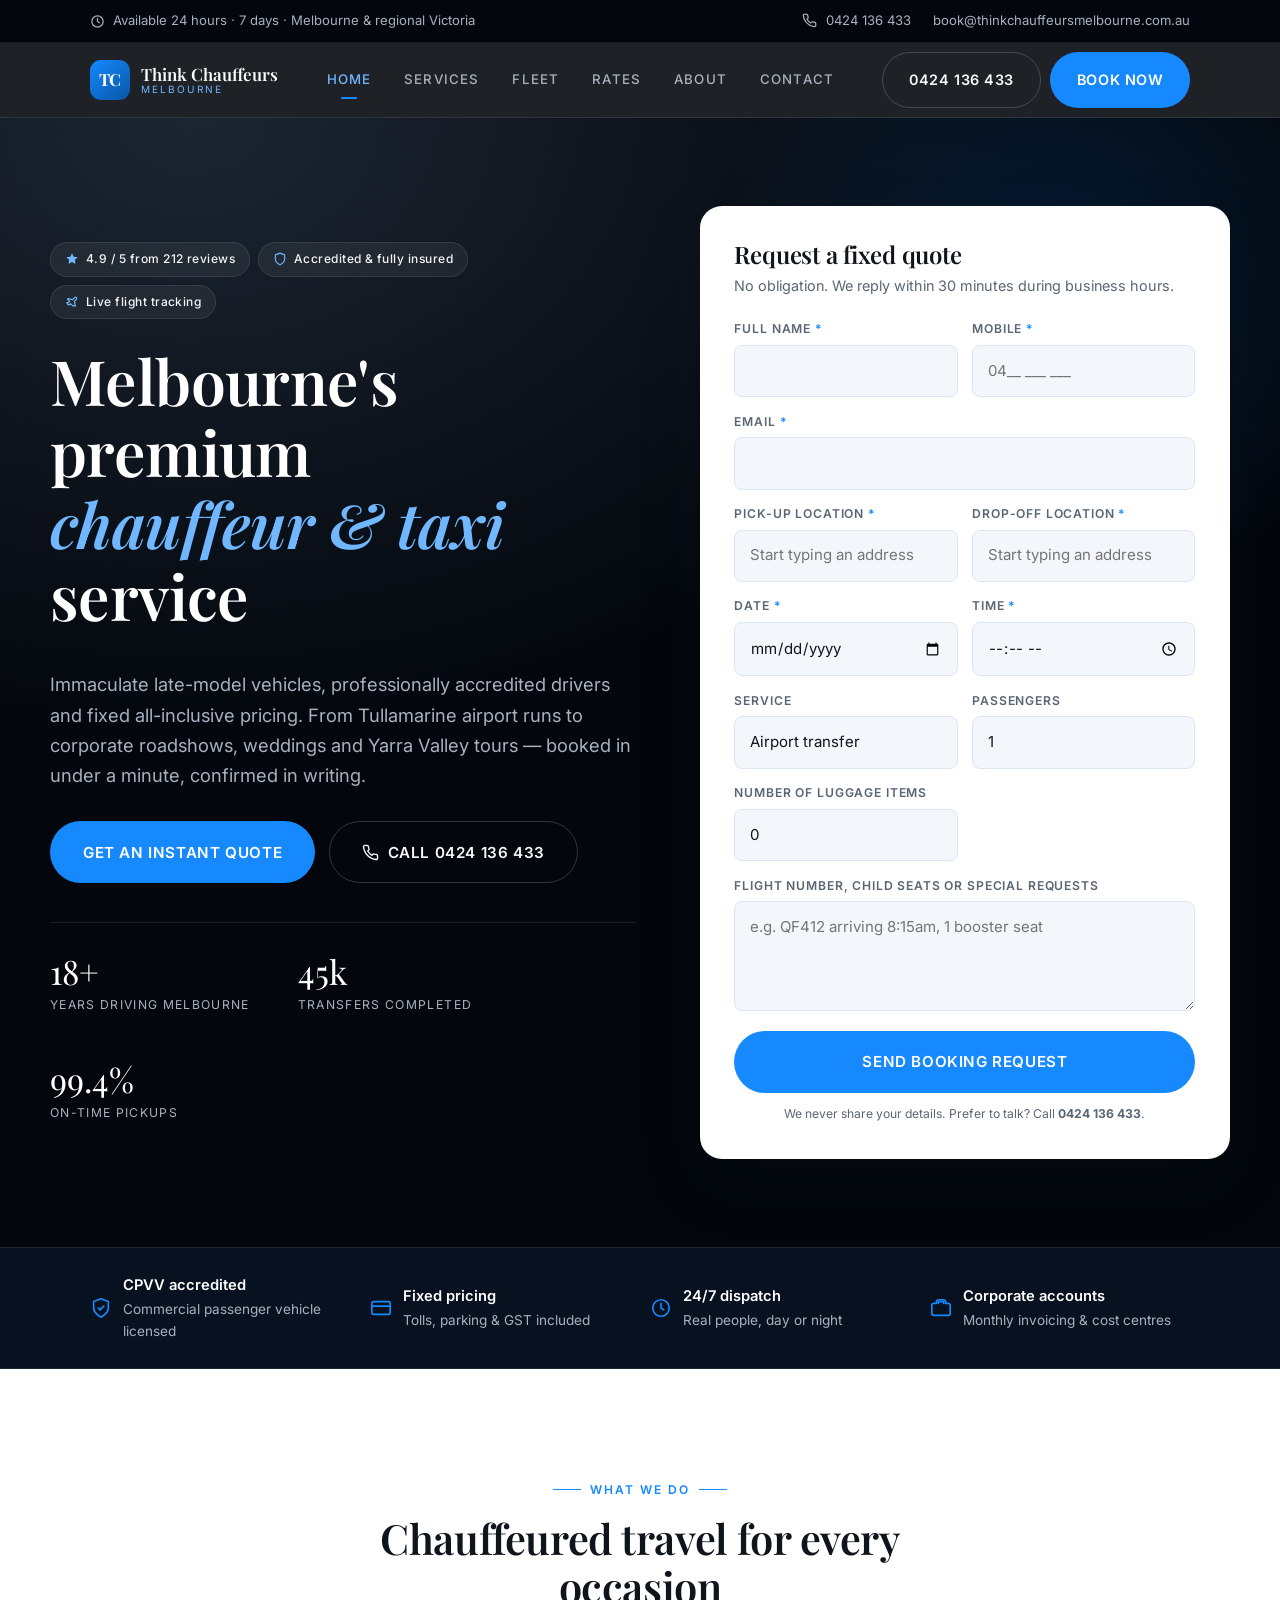
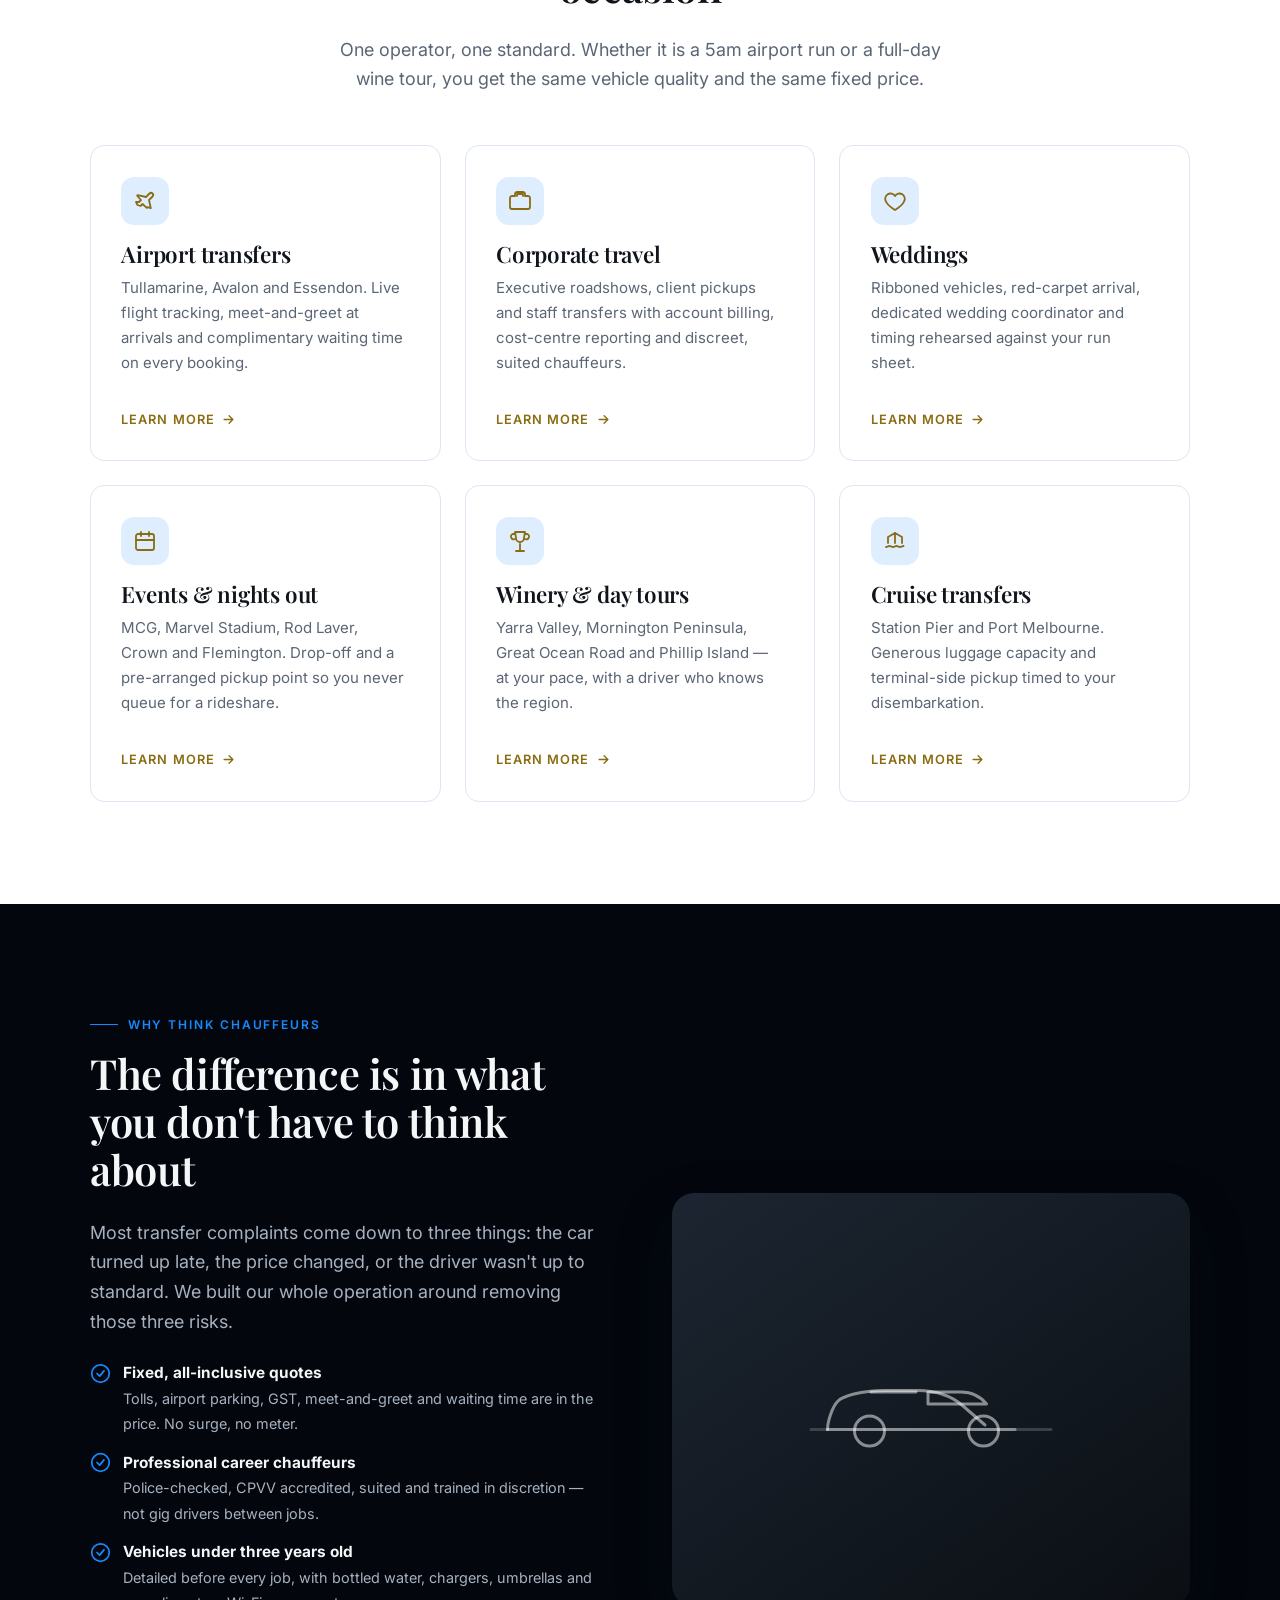
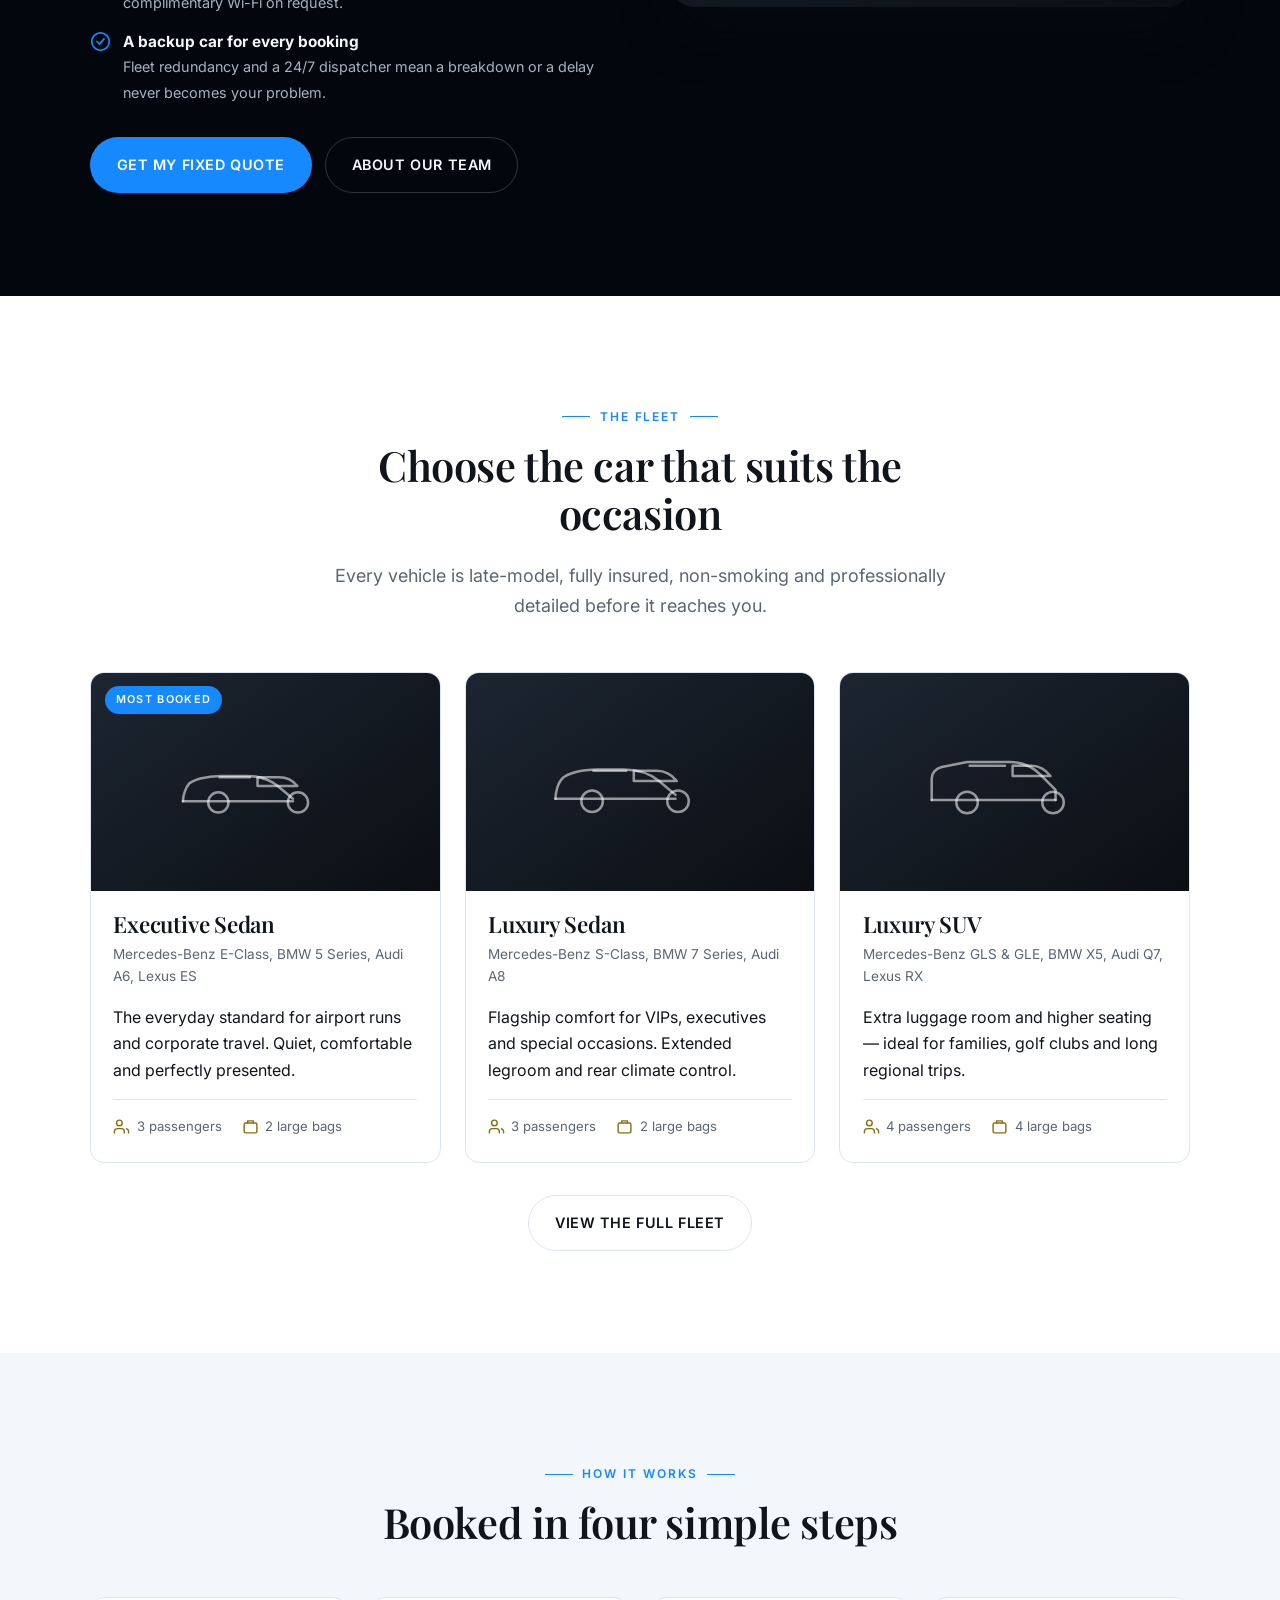
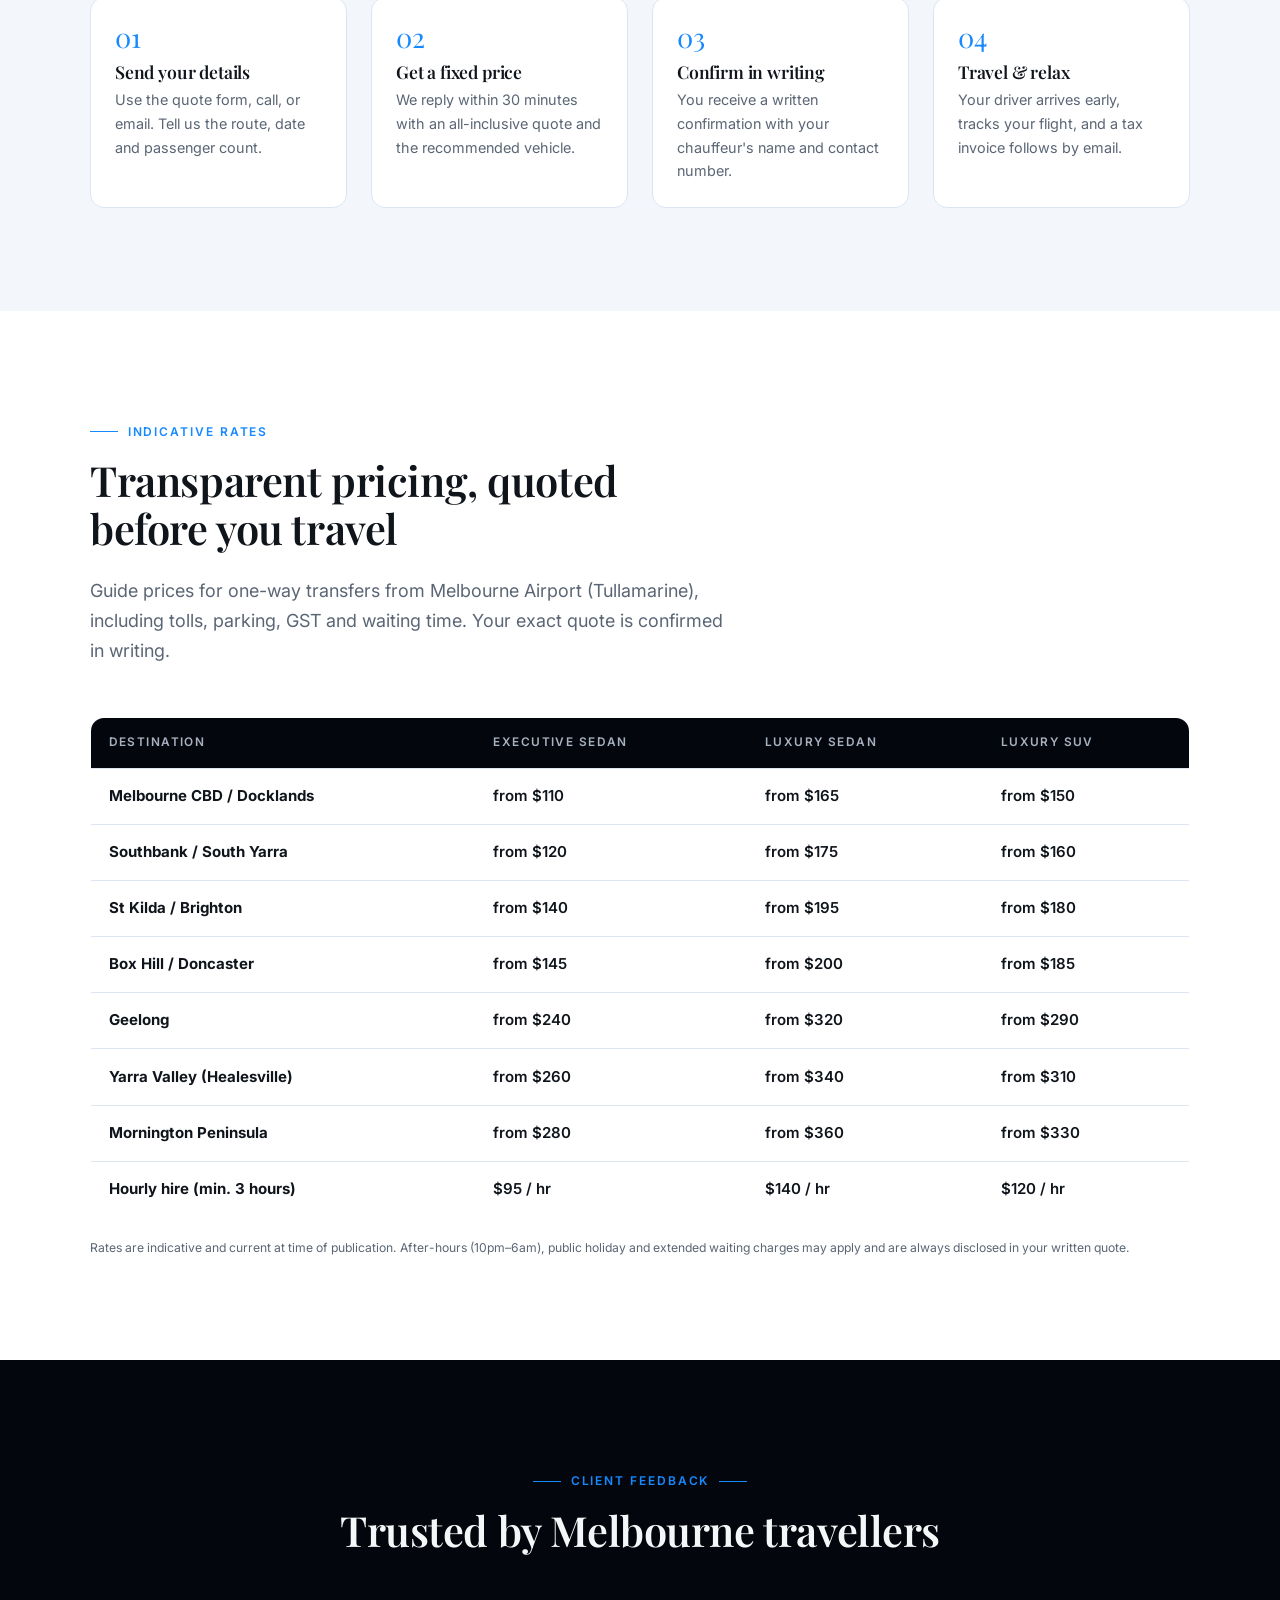
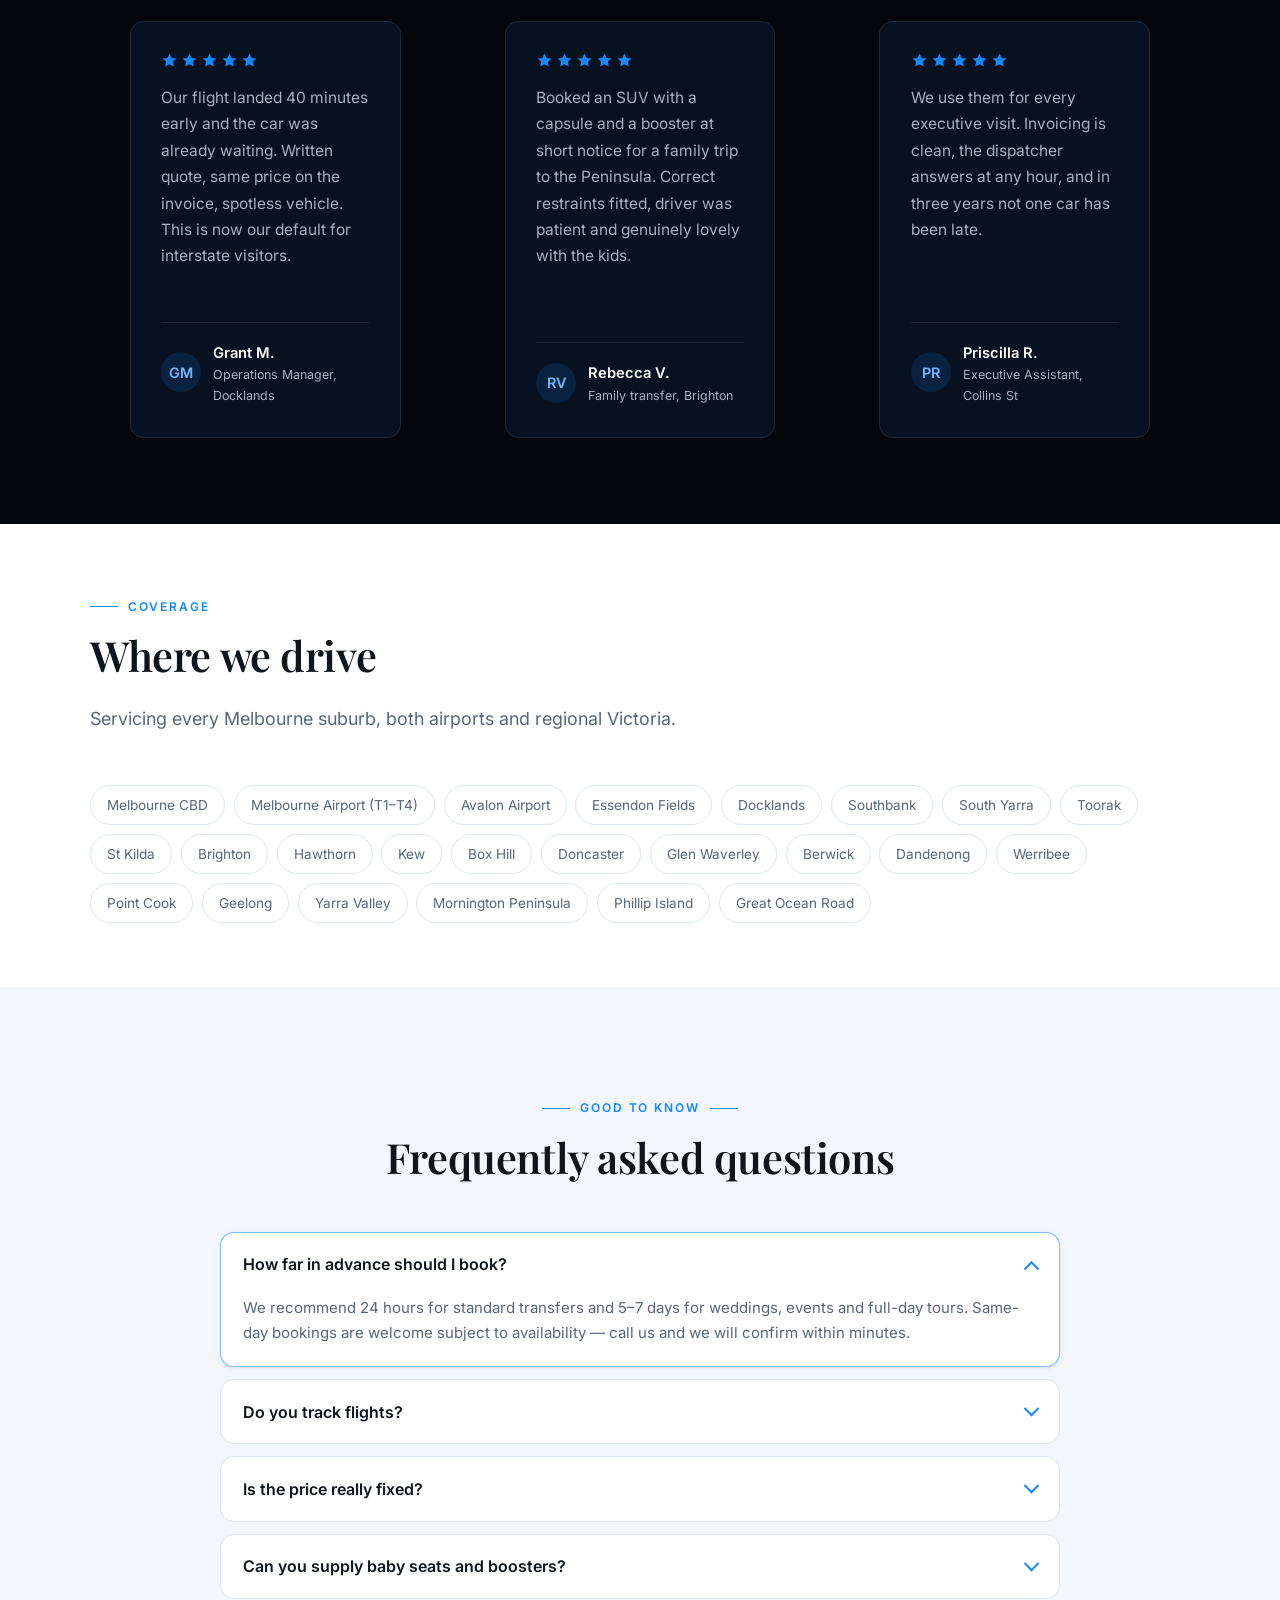
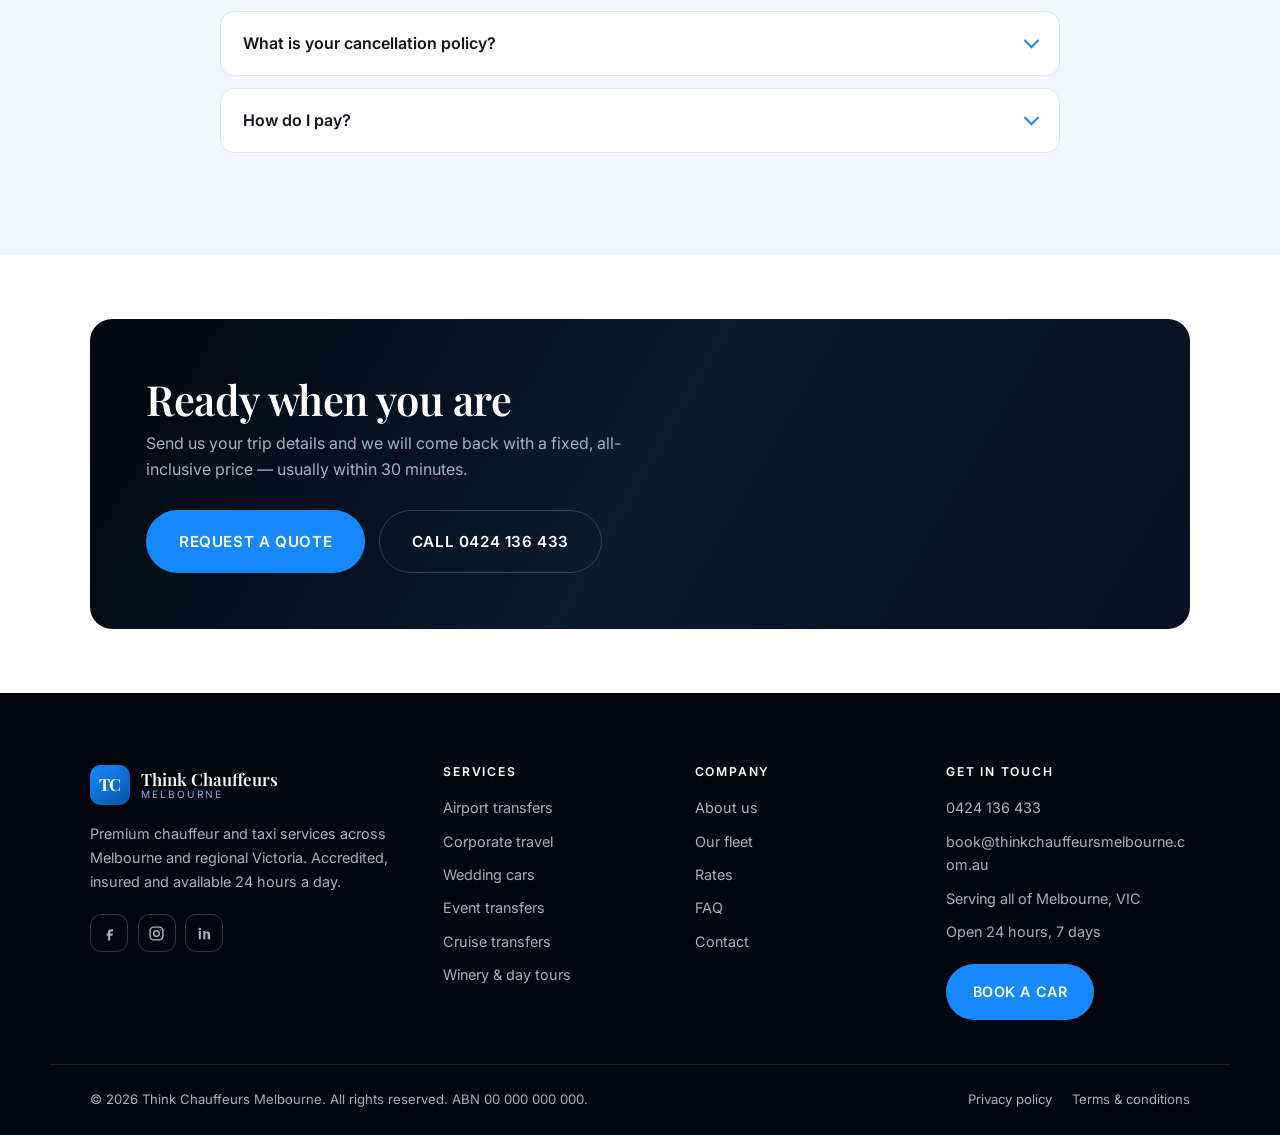
==== commit 35e10f57: "Initial Commit" ====
--- a/index.html
+++ b/index.html
@@ -215,11 +215,11 @@
           </div>
           <div class="field">
             <label for="q-from">Pick-up location <span class="req">*</span></label>
-            <input id="q-from" name="Pick-up" type="text" placeholder="e.g. Melbourne Airport T2" required>
+            <input id="q-from" name="Pick-up" type="text" placeholder="Start typing an address" autocomplete="off" data-address-autocomplete required>
           </div>
           <div class="field">
             <label for="q-to">Drop-off location <span class="req">*</span></label>
-            <input id="q-to" name="Drop-off" type="text" placeholder="e.g. Southbank" required>
+            <input id="q-to" name="Drop-off" type="text" placeholder="Start typing an address" autocomplete="off" data-address-autocomplete required>
           </div>
           <div class="field">
             <label for="q-date">Date <span class="req">*</span></label>
@@ -249,9 +249,16 @@
               <option>5</option><option>6</option><option>7+</option>
             </select>
           </div>
+          <div class="field">
+            <label for="q-bags">Number of luggage items</label>
+            <select id="q-bags" name="Luggage">
+              <option>0</option><option>1</option><option>2</option><option>3</option>
+              <option>4</option><option>5</option><option>6</option><option>7</option><option>8+</option>
+            </select>
+          </div>
           <div class="field field--full">
-            <label for="q-notes">Flight number, luggage, child seats or special requests</label>
-            <textarea id="q-notes" name="Notes" rows="3" placeholder="e.g. QF412 arriving 8:15am, 2 large cases, 1 booster seat"></textarea>
+            <label for="q-notes">Flight number, child seats or special requests</label>
+            <textarea id="q-notes" name="Notes" rows="3" placeholder="e.g. QF412 arriving 8:15am, 1 booster seat"></textarea>
           </div>
         </div>
 
--- a/assets/css/styles.css
+++ b/assets/css/styles.css
@@ -4,20 +4,20 @@
 
 :root {
   /* Brand palette */
-  --ink: #0b0f14;
-  --ink-800: #11161d;
-  --ink-700: #1a212b;
-  --ink-600: #26303d;
+  --ink: #03070d;
+  --ink-800: #07111f;
+  --ink-700: #0b1b30;
+  --ink-600: #132a47;
   --line: rgba(255, 255, 255, 0.09);
   --line-strong: rgba(255, 255, 255, 0.18);
 
   --paper: #ffffff;
-  --paper-alt: #f6f7f9;
-  --paper-line: #e6e9ee;
-
-  --gold: #c9a227;
-  --gold-soft: #e2c766;
-  --gold-dim: rgba(201, 162, 39, 0.14);
+  --paper-alt: #f3f7fc;
+  --paper-line: #dce6f2;
+
+  --gold: #1689ff;
+  --gold-soft: #70b7ff;
+  --gold-dim: rgba(22, 137, 255, 0.14);
 
   --text: #10151c;
   --text-muted: #5b6675;
@@ -172,7 +172,7 @@
 /* ---------- Buttons ---------- */
 .btn {
   --btn-bg: var(--gold);
-  --btn-fg: #14100a;
+  --btn-fg: #ffffff;
   display: inline-flex;
   align-items: center;
   justify-content: center;
@@ -192,7 +192,7 @@
 }
 .btn:hover {
   transform: translateY(-2px);
-  box-shadow: 0 12px 26px rgba(201, 162, 39, 0.32);
+  box-shadow: 0 12px 26px rgba(22, 137, 255, 0.32);
 }
 .btn:active { transform: translateY(0); }
 
@@ -307,8 +307,8 @@
   border-radius: 11px;
   display: grid;
   place-items: center;
-  background: linear-gradient(140deg, var(--gold) 0%, #8f6f12 100%);
-  color: #14100a;
+  background: linear-gradient(140deg, var(--gold) 0%, #0756a6 100%);
+  color: #ffffff;
   font-family: var(--font-display);
   font-weight: 700;
   font-size: 1.05rem;
@@ -456,7 +456,7 @@
   height: 60vw;
   max-width: 780px;
   max-height: 780px;
-  background: radial-gradient(circle, rgba(201, 162, 39, 0.16) 0%, transparent 62%);
+  background: radial-gradient(circle, rgba(22, 137, 255, 0.16) 0%, transparent 62%);
   pointer-events: none;
 }
 .hero__inner {
@@ -551,7 +551,7 @@
   grid-template-columns: repeat(2, minmax(0, 1fr));
   gap: 0.9rem;
 }
-.field { display: flex; flex-direction: column; gap: 0.35rem; }
+.field { position: relative; display: flex; flex-direction: column; gap: 0.35rem; }
 .field--full { grid-column: 1 / -1; }
 
 .field label {
@@ -599,6 +599,34 @@
 
 .field__hint { font-size: 0.75rem; color: var(--text-muted); }
 
+.address-suggestions {
+  position: absolute;
+  z-index: 20;
+  top: calc(100% + 4px);
+  left: 0;
+  right: 0;
+  max-height: 240px;
+  overflow-y: auto;
+  background: var(--paper);
+  border: 1px solid var(--paper-line);
+  border-radius: var(--radius-sm);
+  box-shadow: var(--shadow);
+}
+.address-suggestions[hidden] { display: none; }
+.address-suggestions li {
+  padding: 0.72rem 0.85rem;
+  font-size: 0.86rem;
+  line-height: 1.35;
+  cursor: pointer;
+  border-bottom: 1px solid var(--paper-line);
+}
+.address-suggestions li:last-child { border-bottom: 0; }
+.address-suggestions li:hover,
+.address-suggestions li[aria-selected="true"] {
+  color: var(--text);
+  background: var(--gold-dim);
+}
+
 .hp {
   position: absolute !important;
   left: -9999px !important;
@@ -716,7 +744,7 @@
 }
 .card:hover {
   transform: translateY(-4px);
-  border-color: rgba(201, 162, 39, 0.5);
+  border-color: rgba(22, 137, 255, 0.5);
   box-shadow: var(--shadow);
 }
 .card h3 { margin-bottom: 0.5rem; }
@@ -754,7 +782,7 @@
   color: var(--text-invert);
 }
 .section--dark .card p { color: var(--text-invert-muted); }
-.section--dark .card__icon { background: rgba(201, 162, 39, 0.16); color: var(--gold-soft); }
+.section--dark .card__icon { background: rgba(22, 137, 255, 0.16); color: var(--gold-soft); }
 .section--dark .card__link { color: var(--gold-soft); }
 
 /* ---------- Fleet ---------- */
@@ -797,7 +825,7 @@
   font-weight: 600;
   letter-spacing: 0.12em;
   text-transform: uppercase;
-  color: #14100a;
+  color: #ffffff;
   background: var(--gold);
   border-radius: 999px;
 }
@@ -967,7 +995,7 @@
   overflow: hidden;
   transition: border-color 0.25s var(--ease), box-shadow 0.25s var(--ease);
 }
-.faq details[open] { border-color: rgba(201, 162, 39, 0.55); box-shadow: var(--shadow-sm); }
+.faq details[open] { border-color: rgba(22, 137, 255, 0.55); box-shadow: var(--shadow-sm); }
 .faq summary {
   display: flex;
   align-items: center;
@@ -1016,7 +1044,7 @@
 .cta-band {
   position: relative;
   overflow: hidden;
-  background: linear-gradient(120deg, #14100a 0%, #2a2110 50%, #0b0f14 100%);
+  background: linear-gradient(120deg, #03070d 0%, #0b1b30 50%, #07111f 100%);
   color: #fff;
   border-radius: var(--radius-lg);
   padding: clamp(2.25rem, 5vw, 3.5rem);
@@ -1073,7 +1101,7 @@
   border-radius: var(--radius);
   transition: border-color 0.25s var(--ease), box-shadow 0.25s var(--ease);
 }
-.contact-item:hover { border-color: rgba(201, 162, 39, 0.5); box-shadow: var(--shadow-sm); }
+.contact-item:hover { border-color: rgba(22, 137, 255, 0.5); box-shadow: var(--shadow-sm); }
 .contact-item__icon {
   width: 42px;
   height: 42px;
@@ -1138,7 +1166,7 @@
   border-radius: 11px;
   transition: all 0.25s var(--ease);
 }
-.social a:hover { background: var(--gold); color: #14100a; border-color: var(--gold); }
+.social a:hover { background: var(--gold); color: #ffffff; border-color: var(--gold); }
 .social svg { width: 17px; height: 17px; }
 
 .footer-bottom {
